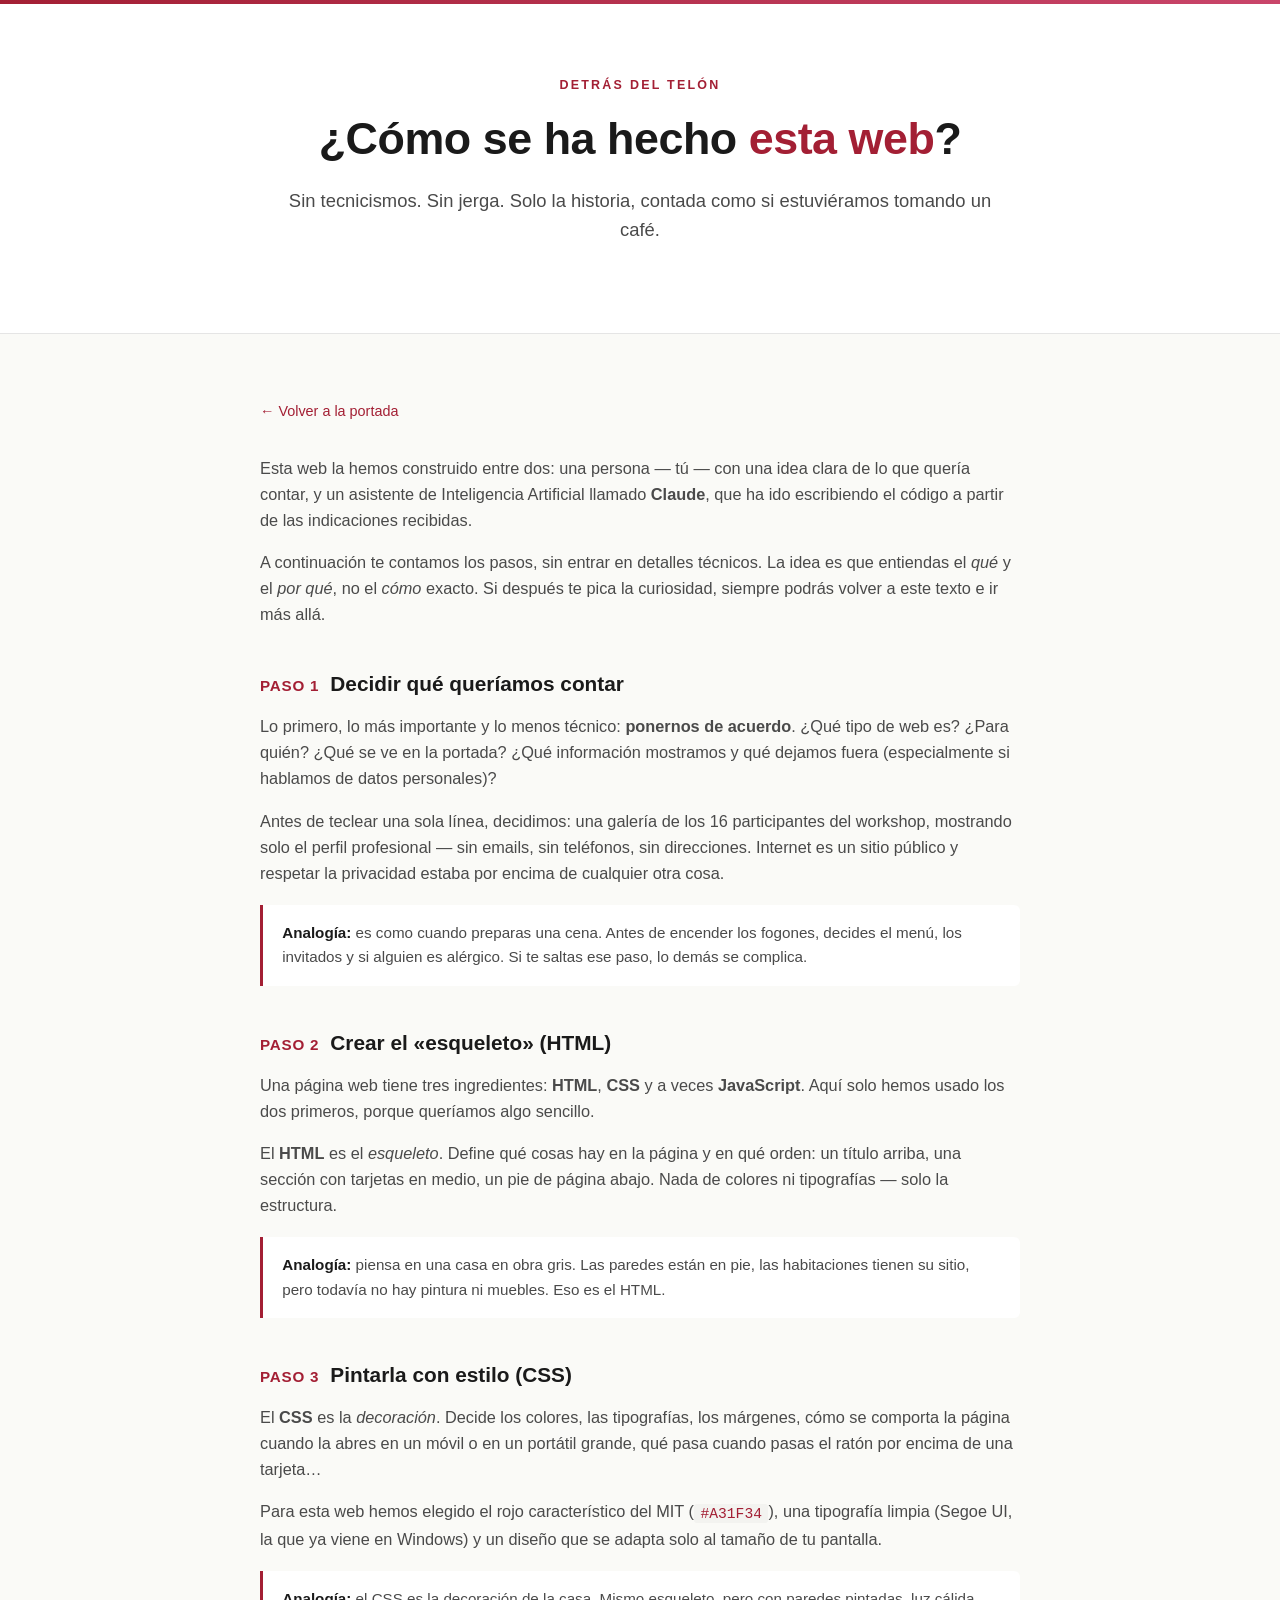
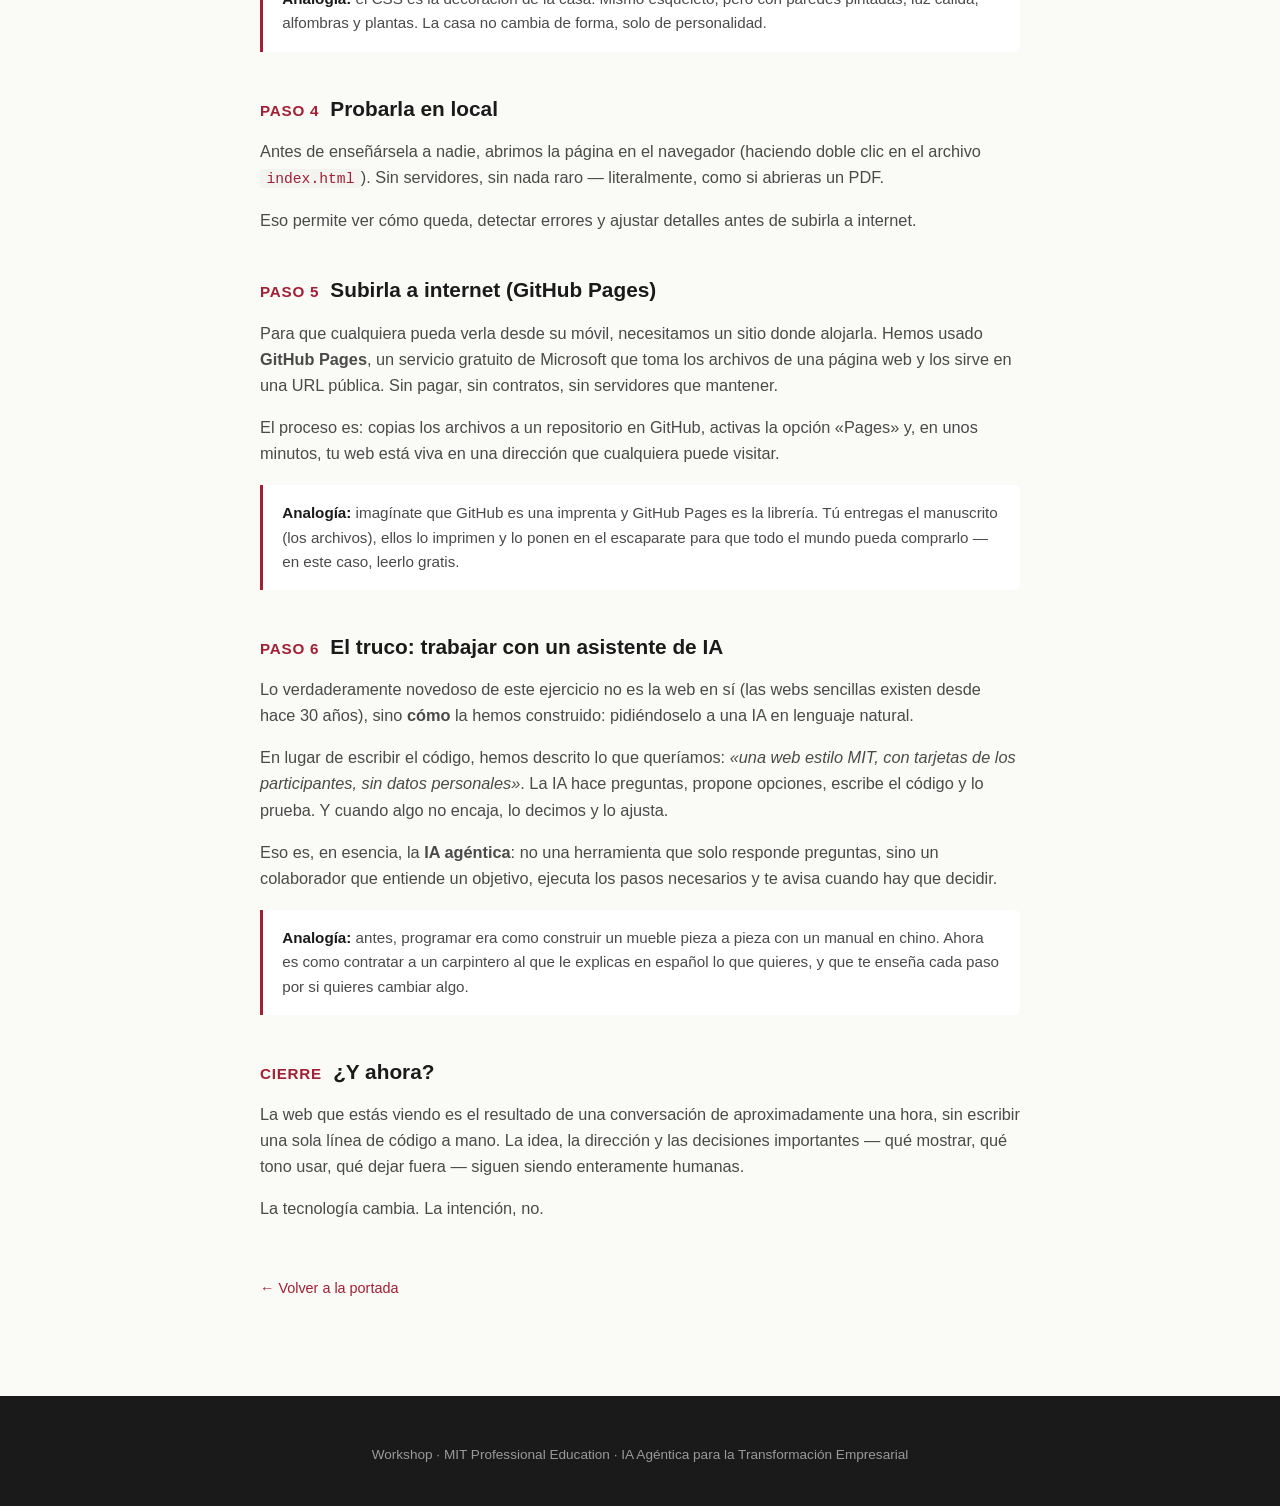
==== explicacion.html @ 8671349f "Initial: galería de participantes del workshop MIT - index.html con 16 fichas de participantes (avat" ====
<!DOCTYPE html>
<html lang="es">
<head>
  <meta charset="UTF-8">
  <meta name="viewport" content="width=device-width, initial-scale=1.0">
  <title>¿Cómo se ha hecho esta web? · Workshop MIT</title>
  <link rel="stylesheet" href="css/styles.css">
</head>
<body>
  <div class="top-bar"></div>

  <header class="hero">
    <div class="hero-inner">
      <p class="kicker">Detrás del telón</p>
      <h1>¿Cómo se ha hecho <span class="accent">esta web</span>?</h1>
      <p class="lead">
        Sin tecnicismos. Sin jerga. Solo la historia, contada como si estuviéramos tomando un café.
      </p>
    </div>
  </header>

  <main>
    <section class="section">
      <div class="prose">
        <a href="index.html" class="back-link">&larr; Volver a la portada</a>

        <p>
          Esta web la hemos construido entre dos: una persona &mdash; tú &mdash; con una idea clara
          de lo que quería contar, y un asistente de Inteligencia Artificial llamado <strong>Claude</strong>,
          que ha ido escribiendo el código a partir de las indicaciones recibidas.
        </p>

        <p>
          A continuación te contamos los pasos, sin entrar en detalles técnicos. La idea es que entiendas el
          <em>qué</em> y el <em>por qué</em>, no el <em>cómo</em> exacto. Si después te pica la curiosidad,
          siempre podrás volver a este texto e ir más allá.
        </p>

        <h3><span class="step-num">PASO 1</span> Decidir qué queríamos contar</h3>
        <p>
          Lo primero, lo más importante y lo menos técnico: <strong>ponernos de acuerdo</strong>.
          ¿Qué tipo de web es? ¿Para quién? ¿Qué se ve en la portada? ¿Qué información mostramos
          y qué dejamos fuera (especialmente si hablamos de datos personales)?
        </p>
        <p>
          Antes de teclear una sola línea, decidimos: una galería de los 16 participantes del workshop,
          mostrando solo el perfil profesional &mdash; sin emails, sin teléfonos, sin direcciones. Internet
          es un sitio público y respetar la privacidad estaba por encima de cualquier otra cosa.
        </p>

        <div class="analogy">
          <strong>Analogía:</strong> es como cuando preparas una cena. Antes de encender los fogones, decides
          el menú, los invitados y si alguien es alérgico. Si te saltas ese paso, lo demás se complica.
        </div>

        <h3><span class="step-num">PASO 2</span> Crear el «esqueleto» (HTML)</h3>
        <p>
          Una página web tiene tres ingredientes: <strong>HTML</strong>, <strong>CSS</strong> y a veces
          <strong>JavaScript</strong>. Aquí solo hemos usado los dos primeros, porque queríamos algo sencillo.
        </p>
        <p>
          El <strong>HTML</strong> es el <em>esqueleto</em>. Define qué cosas hay en la página y en qué orden:
          un título arriba, una sección con tarjetas en medio, un pie de página abajo. Nada de colores ni
          tipografías &mdash; solo la estructura.
        </p>

        <div class="analogy">
          <strong>Analogía:</strong> piensa en una casa en obra gris. Las paredes están en pie, las habitaciones
          tienen su sitio, pero todavía no hay pintura ni muebles. Eso es el HTML.
        </div>

        <h3><span class="step-num">PASO 3</span> Pintarla con estilo (CSS)</h3>
        <p>
          El <strong>CSS</strong> es la <em>decoración</em>. Decide los colores, las tipografías, los márgenes,
          cómo se comporta la página cuando la abres en un móvil o en un portátil grande, qué pasa cuando
          pasas el ratón por encima de una tarjeta&hellip;
        </p>
        <p>
          Para esta web hemos elegido el rojo característico del MIT (<code>#A31F34</code>), una tipografía
          limpia (Segoe UI, la que ya viene en Windows) y un diseño que se adapta solo al tamaño de tu pantalla.
        </p>

        <div class="analogy">
          <strong>Analogía:</strong> el CSS es la decoración de la casa. Mismo esqueleto, pero con paredes pintadas,
          luz cálida, alfombras y plantas. La casa no cambia de forma, solo de personalidad.
        </div>

        <h3><span class="step-num">PASO 4</span> Probarla en local</h3>
        <p>
          Antes de enseñársela a nadie, abrimos la página en el navegador (haciendo doble clic en el archivo
          <code>index.html</code>). Sin servidores, sin nada raro &mdash; literalmente, como si abrieras un PDF.
        </p>
        <p>
          Eso permite ver cómo queda, detectar errores y ajustar detalles antes de subirla a internet.
        </p>

        <h3><span class="step-num">PASO 5</span> Subirla a internet (GitHub Pages)</h3>
        <p>
          Para que cualquiera pueda verla desde su móvil, necesitamos un sitio donde alojarla.
          Hemos usado <strong>GitHub Pages</strong>, un servicio gratuito de Microsoft que toma los archivos
          de una página web y los sirve en una URL pública. Sin pagar, sin contratos, sin servidores que mantener.
        </p>
        <p>
          El proceso es: copias los archivos a un repositorio en GitHub, activas la opción «Pages» y, en
          unos minutos, tu web está viva en una dirección que cualquiera puede visitar.
        </p>

        <div class="analogy">
          <strong>Analogía:</strong> imagínate que GitHub es una imprenta y GitHub Pages es la librería. Tú entregas
          el manuscrito (los archivos), ellos lo imprimen y lo ponen en el escaparate para que todo el mundo
          pueda comprarlo &mdash; en este caso, leerlo gratis.
        </div>

        <h3><span class="step-num">PASO 6</span> El truco: trabajar con un asistente de IA</h3>
        <p>
          Lo verdaderamente novedoso de este ejercicio no es la web en sí (las webs sencillas existen desde
          hace 30 años), sino <strong>cómo</strong> la hemos construido: pidiéndoselo a una IA en lenguaje natural.
        </p>
        <p>
          En lugar de escribir el código, hemos descrito lo que queríamos: <em>«una web estilo MIT, con tarjetas
          de los participantes, sin datos personales»</em>. La IA hace preguntas, propone opciones, escribe el
          código y lo prueba. Y cuando algo no encaja, lo decimos y lo ajusta.
        </p>
        <p>
          Eso es, en esencia, la <strong>IA agéntica</strong>: no una herramienta que solo responde preguntas,
          sino un colaborador que entiende un objetivo, ejecuta los pasos necesarios y te avisa cuando hay que decidir.
        </p>

        <div class="analogy">
          <strong>Analogía:</strong> antes, programar era como construir un mueble pieza a pieza con un manual
          en chino. Ahora es como contratar a un carpintero al que le explicas en español lo que quieres,
          y que te enseña cada paso por si quieres cambiar algo.
        </div>

        <h3><span class="step-num">CIERRE</span> ¿Y ahora?</h3>
        <p>
          La web que estás viendo es el resultado de una conversación de aproximadamente una hora, sin escribir
          una sola línea de código a mano. La idea, la dirección y las decisiones importantes &mdash; qué mostrar,
          qué tono usar, qué dejar fuera &mdash; siguen siendo enteramente humanas.
        </p>
        <p>
          La tecnología cambia. La intención, no.
        </p>

        <a href="index.html" class="back-link" style="margin-top: 2.5rem;">&larr; Volver a la portada</a>
      </div>
    </section>
  </main>

  <footer>
    <div class="footer-inner">
      <p class="footer-meta">
        Workshop · MIT Professional Education · IA Agéntica para la Transformación Empresarial
      </p>
    </div>
  </footer>
</body>
</html>
---- css/styles.css ----
:root {
  --mit-red: #A31F34;
  --mit-red-soft: #C9456A;
  --ink: #1a1a1a;
  --ink-soft: #4a4a4a;
  --ink-muted: #6b6b6b;
  --paper: #ffffff;
  --paper-warm: #fafaf7;
  --line: #e5e5e5;
  --line-soft: #f0f0f0;
  --shadow: 0 1px 3px rgba(0, 0, 0, 0.04);
  --shadow-hover: 0 8px 24px rgba(163, 31, 52, 0.10);
}

* { box-sizing: border-box; margin: 0; padding: 0; }

html { scroll-behavior: smooth; }

body {
  font-family: 'Segoe UI', Tahoma, Geneva, Verdana, sans-serif;
  color: var(--ink);
  background: var(--paper-warm);
  line-height: 1.6;
  -webkit-font-smoothing: antialiased;
}

.top-bar {
  height: 4px;
  background: linear-gradient(90deg, var(--mit-red) 0%, var(--mit-red-soft) 100%);
}

/* ---------- HERO ---------- */
.hero {
  background: var(--paper);
  border-bottom: 1px solid var(--line);
  padding: 4.5rem 1.5rem 3.5rem;
}

.hero-inner {
  max-width: 960px;
  margin: 0 auto;
  text-align: center;
}

.kicker {
  font-size: 0.78rem;
  letter-spacing: 0.18em;
  text-transform: uppercase;
  color: var(--mit-red);
  font-weight: 600;
  margin-bottom: 1rem;
}

.hero h1 {
  font-size: clamp(1.8rem, 4.5vw, 2.8rem);
  font-weight: 600;
  line-height: 1.2;
  letter-spacing: -0.01em;
  margin-bottom: 1.25rem;
  color: var(--ink);
}

.hero h1 .accent { color: var(--mit-red); }

.hero .lead {
  font-size: clamp(1rem, 2vw, 1.15rem);
  color: var(--ink-soft);
  max-width: 720px;
  margin: 0 auto 2rem;
}

.hero .signature {
  font-size: 0.95rem;
  color: var(--ink-muted);
  font-style: italic;
  border-top: 1px solid var(--line);
  padding-top: 1.5rem;
  max-width: 720px;
  margin: 0 auto;
}

.hero .signature strong { color: var(--ink); font-style: normal; }

/* ---------- PARTICIPANTS ---------- */
.section {
  max-width: 1200px;
  margin: 0 auto;
  padding: 4rem 1.5rem;
}

.section-head {
  text-align: center;
  margin-bottom: 3rem;
}

.section-head h2 {
  font-size: clamp(1.4rem, 3vw, 1.8rem);
  font-weight: 600;
  color: var(--ink);
  display: inline-block;
  position: relative;
  padding-bottom: 0.5rem;
}

.section-head h2::after {
  content: '';
  position: absolute;
  bottom: 0;
  left: 50%;
  transform: translateX(-50%);
  width: 48px;
  height: 3px;
  background: var(--mit-red);
}

.section-head p {
  margin-top: 1rem;
  color: var(--ink-muted);
  font-size: 0.98rem;
}

.grid {
  display: grid;
  grid-template-columns: repeat(auto-fill, minmax(260px, 1fr));
  gap: 1.25rem;
}

.card {
  background: var(--paper);
  border: 1px solid var(--line);
  border-radius: 6px;
  padding: 1.6rem 1.4rem;
  box-shadow: var(--shadow);
  transition: transform 0.18s ease, box-shadow 0.18s ease, border-color 0.18s ease;
  display: flex;
  flex-direction: column;
  position: relative;
}

.card:hover {
  transform: translateY(-3px);
  border-color: var(--mit-red);
  box-shadow: var(--shadow-hover);
}

.card .avatar {
  width: 64px;
  height: 64px;
  border-radius: 50%;
  background: linear-gradient(135deg, #f5e6ea 0%, #efd4d9 100%);
  color: var(--mit-red);
  display: flex;
  align-items: center;
  justify-content: center;
  font-size: 1.55rem;
  font-weight: 600;
  margin-bottom: 1rem;
  overflow: hidden;
  flex-shrink: 0;
  border: 2px solid #fff;
  box-shadow: 0 0 0 1px var(--line);
}

.card .avatar img {
  width: 100%;
  height: 100%;
  object-fit: cover;
  display: block;
}

.card .name {
  font-size: 1.12rem;
  font-weight: 600;
  color: var(--ink);
  letter-spacing: -0.01em;
  margin-bottom: 0.35rem;
}

.card .role {
  font-size: 0.82rem;
  color: var(--mit-red);
  font-weight: 600;
  letter-spacing: 0.02em;
  text-transform: uppercase;
  margin-bottom: 0.9rem;
  line-height: 1.4;
}

.card .bio {
  font-size: 0.93rem;
  color: var(--ink-soft);
  line-height: 1.55;
  flex: 1;
  margin-bottom: 1rem;
}

.card .linkedin {
  align-self: flex-start;
  display: inline-flex;
  align-items: center;
  gap: 0.4rem;
  color: var(--ink-muted);
  text-decoration: none;
  font-size: 0.78rem;
  font-weight: 500;
  padding: 0.35rem 0.7rem;
  border: 1px solid var(--line);
  border-radius: 4px;
  transition: color 0.15s ease, border-color 0.15s ease, background 0.15s ease;
}

.card .linkedin:hover {
  color: #fff;
  background: #0a66c2;
  border-color: #0a66c2;
}

.card .linkedin svg {
  width: 14px;
  height: 14px;
  fill: currentColor;
}

/* ---------- FOOTER ---------- */
footer {
  background: var(--ink);
  color: #d4d4d4;
  padding: 2.5rem 1.5rem;
  text-align: center;
}

footer .footer-inner {
  max-width: 960px;
  margin: 0 auto;
}

footer .footer-link {
  display: inline-block;
  color: #fff;
  text-decoration: none;
  font-weight: 500;
  border-bottom: 2px solid var(--mit-red);
  padding-bottom: 2px;
  margin-bottom: 1rem;
  transition: color 0.15s ease;
}

footer .footer-link:hover { color: var(--mit-red-soft); }

footer .footer-meta {
  font-size: 0.85rem;
  color: #999;
  margin-top: 0.5rem;
}

/* ---------- EXPLICACIÓN ---------- */
.back-link {
  display: inline-flex;
  align-items: center;
  gap: 0.4rem;
  color: var(--mit-red);
  text-decoration: none;
  font-size: 0.9rem;
  font-weight: 500;
  margin-bottom: 2rem;
}

.back-link:hover { text-decoration: underline; }

.prose {
  max-width: 760px;
  margin: 0 auto;
}

.prose h3 {
  font-size: 1.3rem;
  font-weight: 600;
  margin-top: 2.5rem;
  margin-bottom: 0.8rem;
  color: var(--ink);
  display: flex;
  align-items: baseline;
  gap: 0.7rem;
}

.prose h3 .step-num {
  color: var(--mit-red);
  font-size: 0.95rem;
  font-weight: 700;
  letter-spacing: 0.05em;
}

.prose p {
  margin-bottom: 1rem;
  color: var(--ink-soft);
  font-size: 1.02rem;
}

.prose .analogy {
  background: var(--paper);
  border-left: 3px solid var(--mit-red);
  padding: 1rem 1.2rem;
  border-radius: 0 6px 6px 0;
  margin: 1.2rem 0;
  font-size: 0.95rem;
  color: var(--ink-soft);
}

.prose .analogy strong { color: var(--ink); }

.prose code {
  background: #f3f3f0;
  padding: 0.1rem 0.4rem;
  border-radius: 3px;
  font-size: 0.9em;
  font-family: 'Consolas', 'Courier New', monospace;
  color: var(--mit-red);
}

/* ---------- RESPONSIVE ---------- */
@media (max-width: 600px) {
  .hero { padding: 3rem 1.25rem 2.5rem; }
  .section { padding: 3rem 1.25rem; }
  .grid { grid-template-columns: 1fr; }
  .card { padding: 1.4rem 1.2rem; }
}
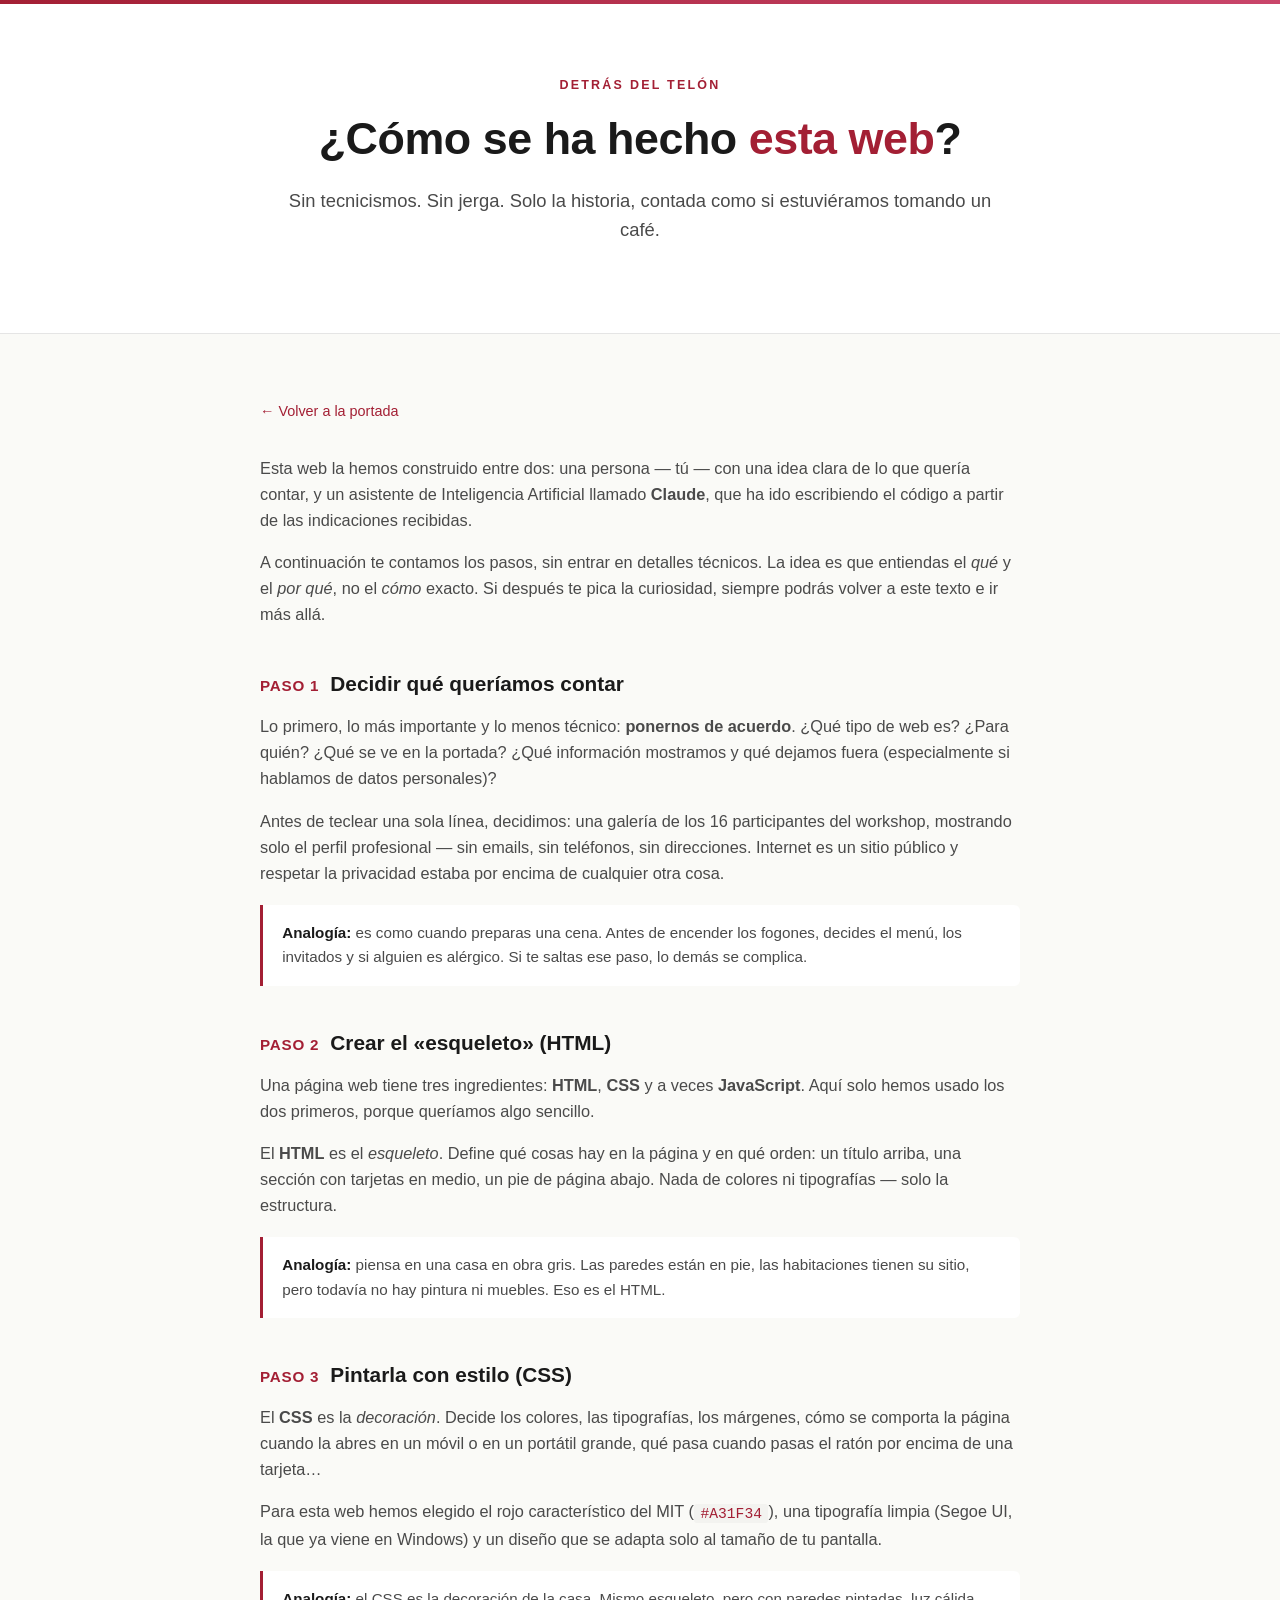
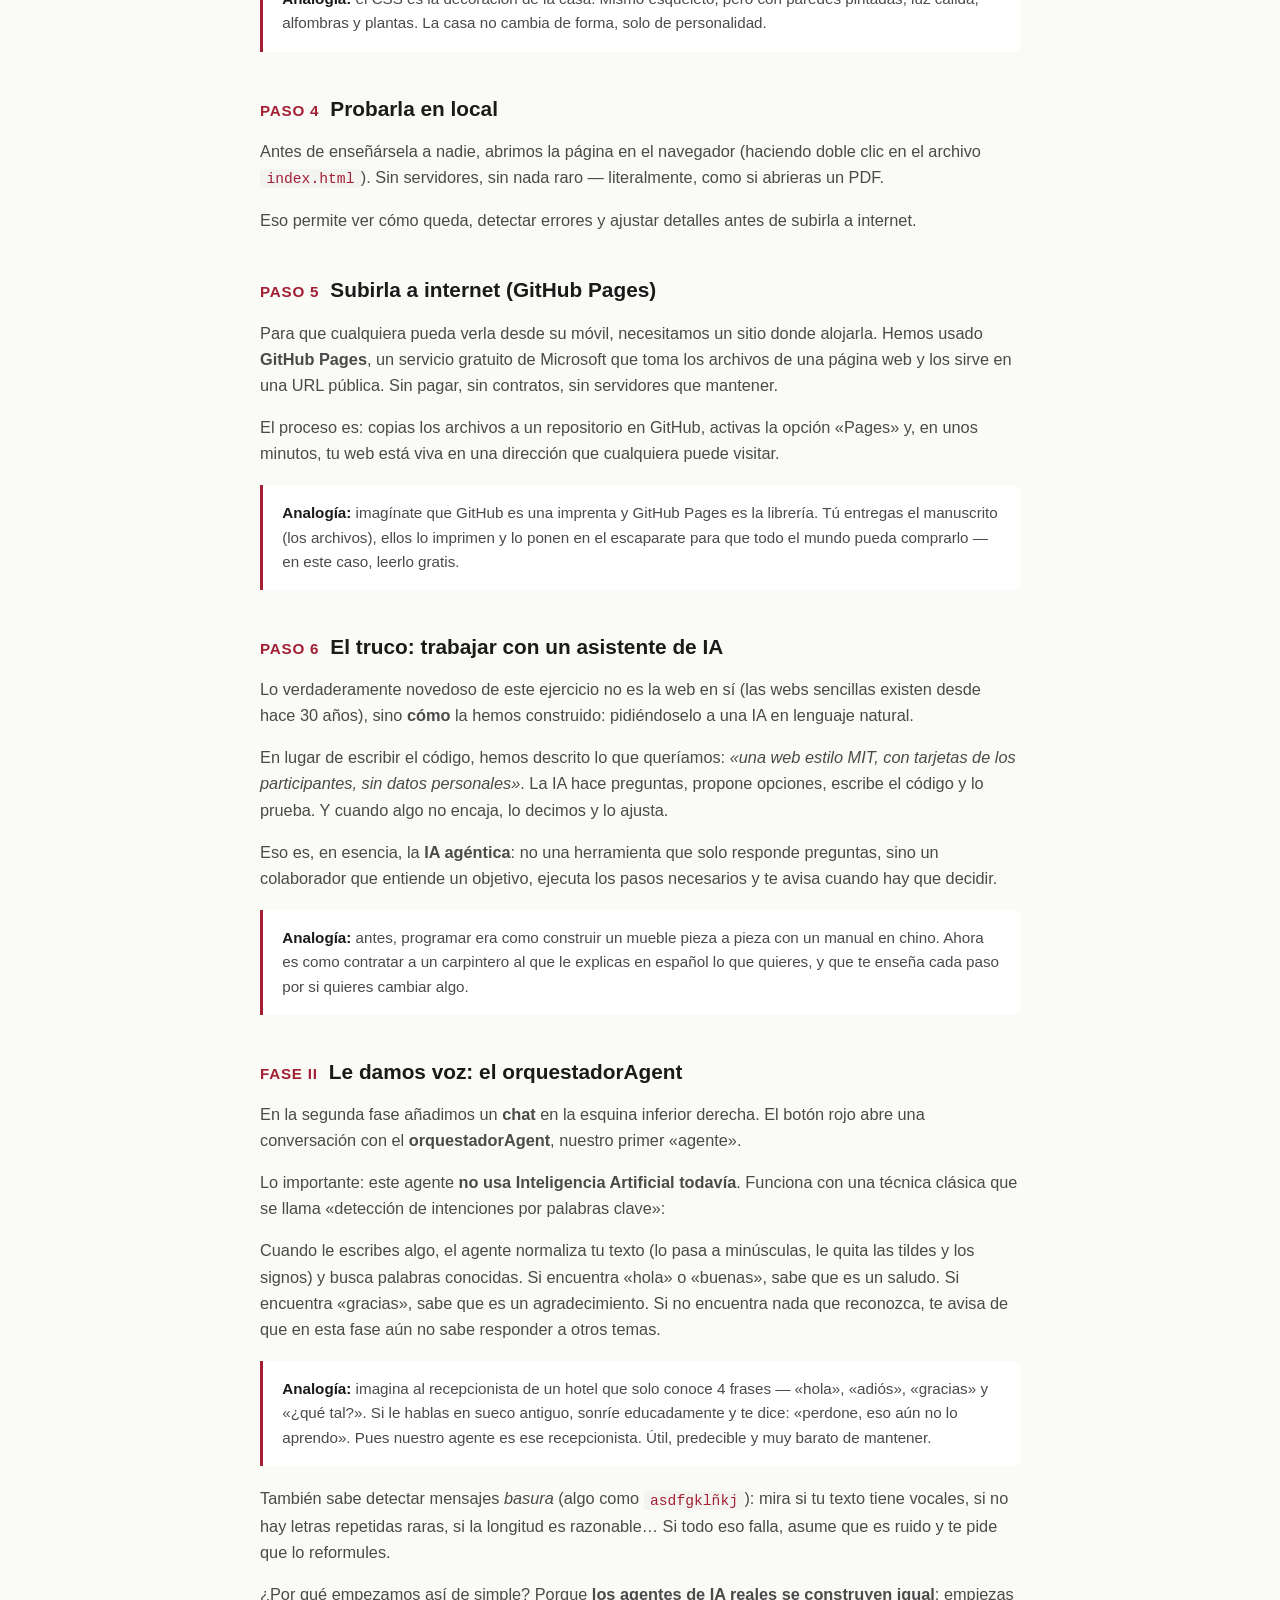
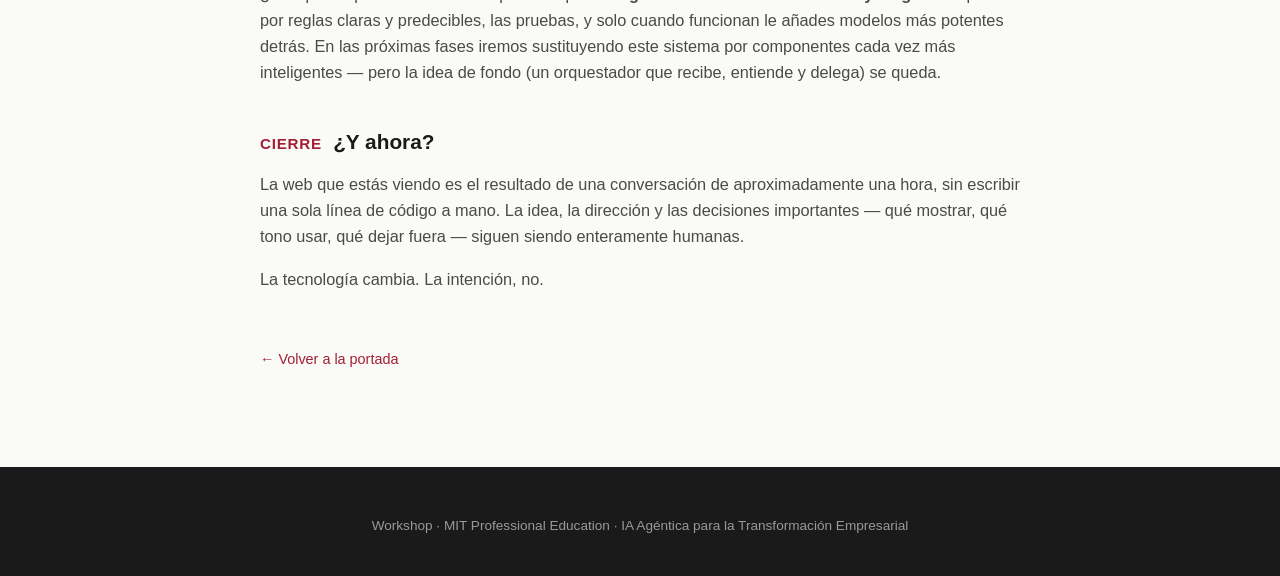
==== commit b3b7895c: "Fase II: orquestadorAgent + widget de chat flotante - js/orquestador.js: agente con detección de int" ====
--- a/explicacion.html
+++ b/explicacion.html
@@ -132,6 +132,42 @@
           y que te enseña cada paso por si quieres cambiar algo.
         </div>
 
+        <h3><span class="step-num">FASE II</span> Le damos voz: el orquestadorAgent</h3>
+        <p>
+          En la segunda fase añadimos un <strong>chat</strong> en la esquina inferior derecha. El botón
+          rojo abre una conversación con el <strong>orquestadorAgent</strong>, nuestro primer «agente».
+        </p>
+        <p>
+          Lo importante: este agente <strong>no usa Inteligencia Artificial todavía</strong>. Funciona con
+          una técnica clásica que se llama «detección de intenciones por palabras clave»:
+        </p>
+        <p>
+          Cuando le escribes algo, el agente normaliza tu texto (lo pasa a minúsculas, le quita las tildes
+          y los signos) y busca palabras conocidas. Si encuentra «hola» o «buenas», sabe que es un saludo.
+          Si encuentra «gracias», sabe que es un agradecimiento. Si no encuentra nada que reconozca, te avisa
+          de que en esta fase aún no sabe responder a otros temas.
+        </p>
+
+        <div class="analogy">
+          <strong>Analogía:</strong> imagina al recepcionista de un hotel que solo conoce 4 frases —
+          «hola», «adiós», «gracias» y «¿qué tal?». Si le hablas en sueco antiguo, sonríe educadamente
+          y te dice: «perdone, eso aún no lo aprendo». Pues nuestro agente es ese recepcionista. Útil,
+          predecible y muy barato de mantener.
+        </div>
+
+        <p>
+          También sabe detectar mensajes <em>basura</em> (algo como <code>asdfgklñkj</code>): mira si tu texto
+          tiene vocales, si no hay letras repetidas raras, si la longitud es razonable&hellip; Si todo eso falla,
+          asume que es ruido y te pide que lo reformules.
+        </p>
+
+        <p>
+          ¿Por qué empezamos así de simple? Porque <strong>los agentes de IA reales se construyen igual</strong>:
+          empiezas por reglas claras y predecibles, las pruebas, y solo cuando funcionan le añades modelos más
+          potentes detrás. En las próximas fases iremos sustituyendo este sistema por componentes cada vez más
+          inteligentes &mdash; pero la idea de fondo (un orquestador que recibe, entiende y delega) se queda.
+        </p>
+
         <h3><span class="step-num">CIERRE</span> ¿Y ahora?</h3>
         <p>
           La web que estás viendo es el resultado de una conversación de aproximadamente una hora, sin escribir
--- a/css/styles.css
+++ b/css/styles.css
@@ -317,10 +317,200 @@
   color: var(--mit-red);
 }
 
+/* ---------- CHAT WIDGET ---------- */
+.chat-toggle {
+  position: fixed;
+  bottom: 1.5rem;
+  right: 1.5rem;
+  width: 60px;
+  height: 60px;
+  border-radius: 50%;
+  background: var(--mit-red);
+  color: #fff;
+  border: none;
+  box-shadow: 0 6px 18px rgba(163, 31, 52, 0.35);
+  cursor: pointer;
+  display: flex;
+  align-items: center;
+  justify-content: center;
+  transition: transform 0.18s ease, box-shadow 0.18s ease;
+  z-index: 999;
+}
+
+.chat-toggle:hover {
+  transform: translateY(-2px) scale(1.04);
+  box-shadow: 0 10px 24px rgba(163, 31, 52, 0.45);
+}
+
+.chat-toggle svg {
+  width: 26px;
+  height: 26px;
+  fill: currentColor;
+}
+
+.chat-window {
+  position: fixed;
+  bottom: 6rem;
+  right: 1.5rem;
+  width: 360px;
+  max-width: calc(100vw - 2rem);
+  height: 520px;
+  max-height: calc(100vh - 8rem);
+  background: var(--paper);
+  border: 1px solid var(--line);
+  border-radius: 12px;
+  box-shadow: 0 16px 40px rgba(0, 0, 0, 0.18);
+  display: flex;
+  flex-direction: column;
+  overflow: hidden;
+  z-index: 998;
+  animation: chatPop 0.18s ease-out;
+}
+
+@keyframes chatPop {
+  from { opacity: 0; transform: translateY(12px) scale(0.98); }
+  to   { opacity: 1; transform: translateY(0) scale(1); }
+}
+
+.chat-window[hidden] { display: none; }
+
+.chat-header {
+  background: linear-gradient(135deg, var(--mit-red) 0%, var(--mit-red-soft) 100%);
+  color: #fff;
+  padding: 0.9rem 1.1rem;
+  display: flex;
+  align-items: center;
+  justify-content: space-between;
+  flex-shrink: 0;
+}
+
+.chat-header .chat-title {
+  font-weight: 600;
+  font-size: 0.98rem;
+  display: flex;
+  align-items: center;
+  gap: 0.55rem;
+}
+
+.chat-header .chat-title::before {
+  content: '';
+  width: 8px;
+  height: 8px;
+  border-radius: 50%;
+  background: #6dde6d;
+  box-shadow: 0 0 0 2px rgba(255, 255, 255, 0.25);
+}
+
+.chat-close {
+  background: transparent;
+  border: none;
+  color: #fff;
+  font-size: 1.5rem;
+  line-height: 1;
+  cursor: pointer;
+  padding: 0 0.3rem;
+  opacity: 0.85;
+  transition: opacity 0.15s ease;
+}
+
+.chat-close:hover { opacity: 1; }
+
+.chat-body {
+  flex: 1;
+  overflow-y: auto;
+  padding: 1rem;
+  background: var(--paper-warm);
+  display: flex;
+  flex-direction: column;
+  gap: 0.6rem;
+  scroll-behavior: smooth;
+}
+
+.chat-bubble {
+  max-width: 85%;
+  padding: 0.65rem 0.9rem;
+  border-radius: 14px;
+  font-size: 0.92rem;
+  line-height: 1.45;
+  word-wrap: break-word;
+  animation: bubbleIn 0.2s ease-out;
+}
+
+@keyframes bubbleIn {
+  from { opacity: 0; transform: translateY(4px); }
+  to   { opacity: 1; transform: translateY(0); }
+}
+
+.chat-bubble-agente {
+  align-self: flex-start;
+  background: #fff;
+  border: 1px solid var(--line);
+  color: var(--ink);
+  border-bottom-left-radius: 4px;
+}
+
+.chat-bubble-usuario {
+  align-self: flex-end;
+  background: var(--mit-red);
+  color: #fff;
+  border-bottom-right-radius: 4px;
+}
+
+.chat-form {
+  display: flex;
+  gap: 0.5rem;
+  padding: 0.7rem;
+  border-top: 1px solid var(--line);
+  background: var(--paper);
+  flex-shrink: 0;
+}
+
+.chat-form input[type="text"] {
+  flex: 1;
+  padding: 0.65rem 0.85rem;
+  border: 1px solid var(--line);
+  border-radius: 8px;
+  font-family: inherit;
+  font-size: 0.92rem;
+  outline: none;
+  transition: border-color 0.15s ease;
+}
+
+.chat-form input[type="text"]:focus {
+  border-color: var(--mit-red);
+}
+
+.chat-form button {
+  background: var(--mit-red);
+  color: #fff;
+  border: none;
+  padding: 0 1rem;
+  border-radius: 8px;
+  font-family: inherit;
+  font-size: 0.9rem;
+  font-weight: 500;
+  cursor: pointer;
+  transition: background 0.15s ease;
+}
+
+.chat-form button:hover { background: #8a1a2c; }
+
 /* ---------- RESPONSIVE ---------- */
 @media (max-width: 600px) {
   .hero { padding: 3rem 1.25rem 2.5rem; }
   .section { padding: 3rem 1.25rem; }
   .grid { grid-template-columns: 1fr; }
   .card { padding: 1.4rem 1.2rem; }
-}
+
+  .chat-window {
+    bottom: 5.5rem;
+    right: 1rem;
+    left: 1rem;
+    width: auto;
+    height: calc(100vh - 7rem);
+  }
+  .chat-toggle {
+    bottom: 1rem;
+    right: 1rem;
+  }
+}
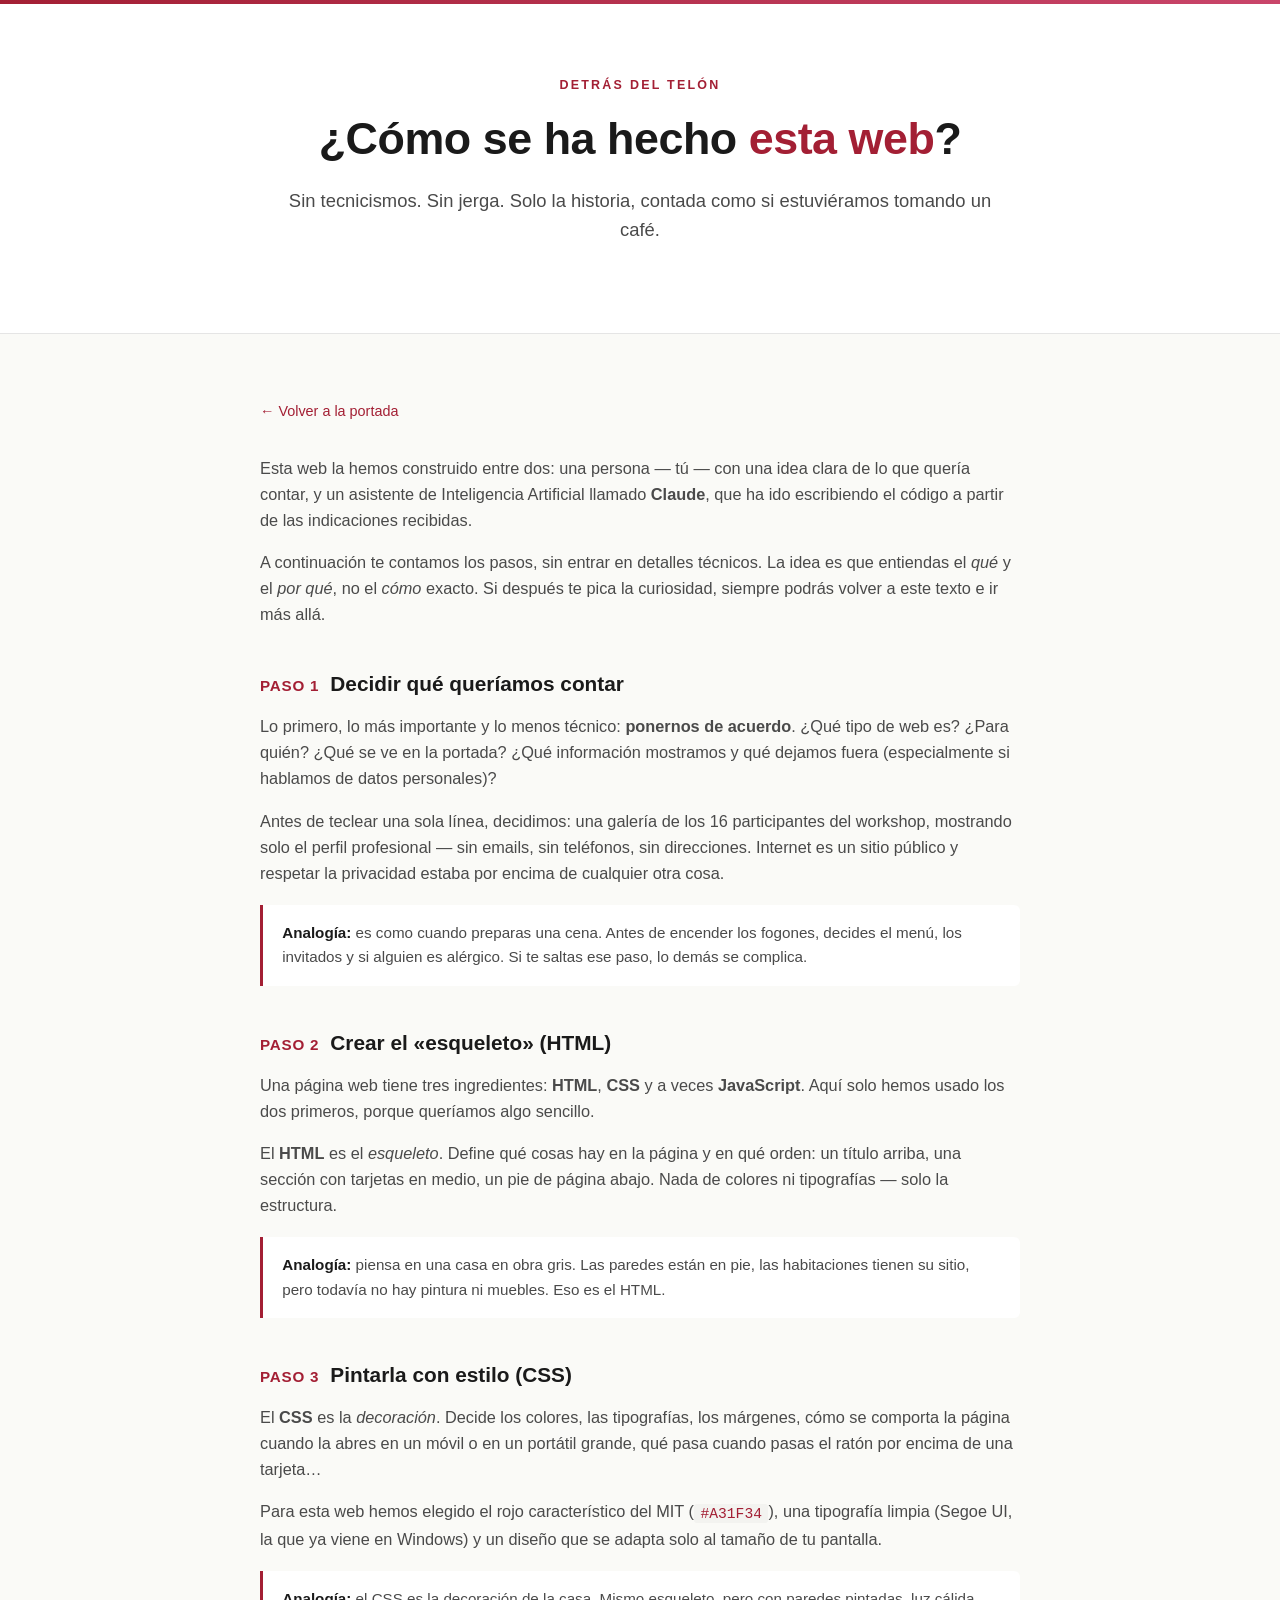
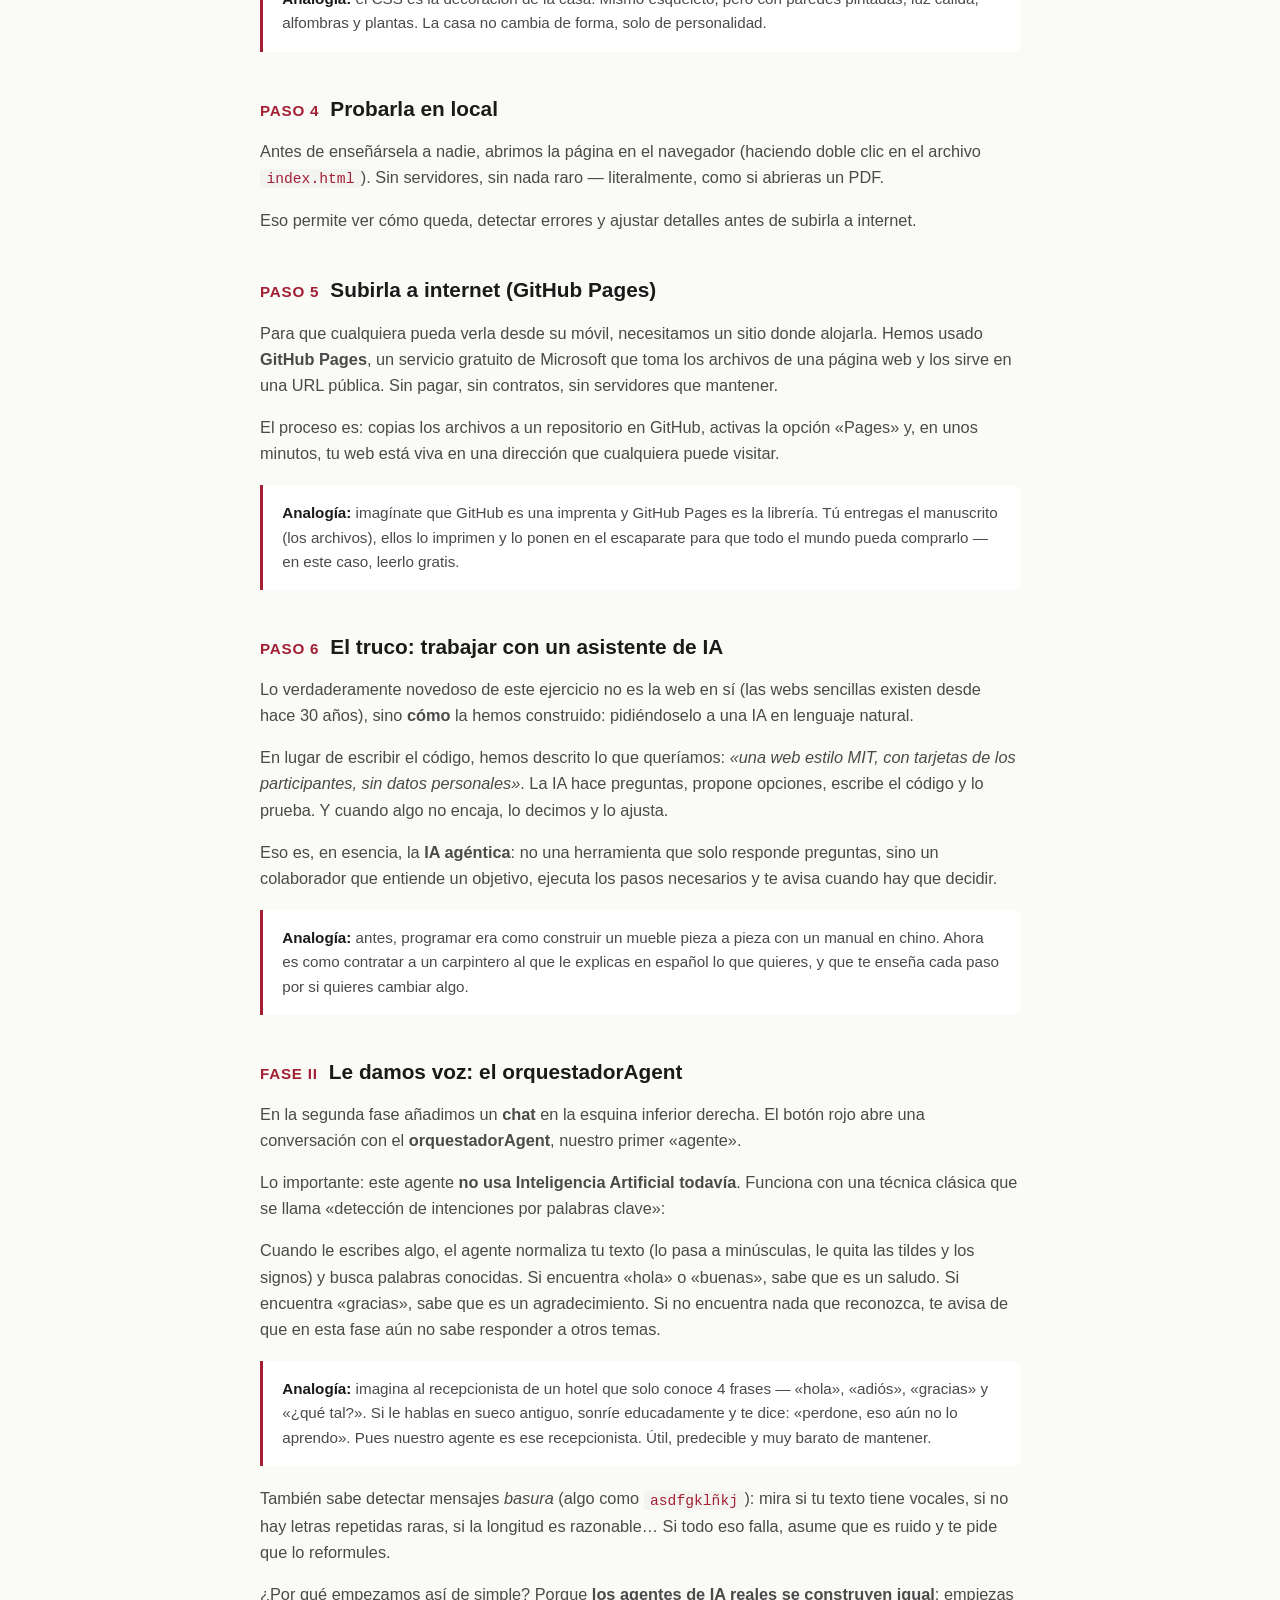
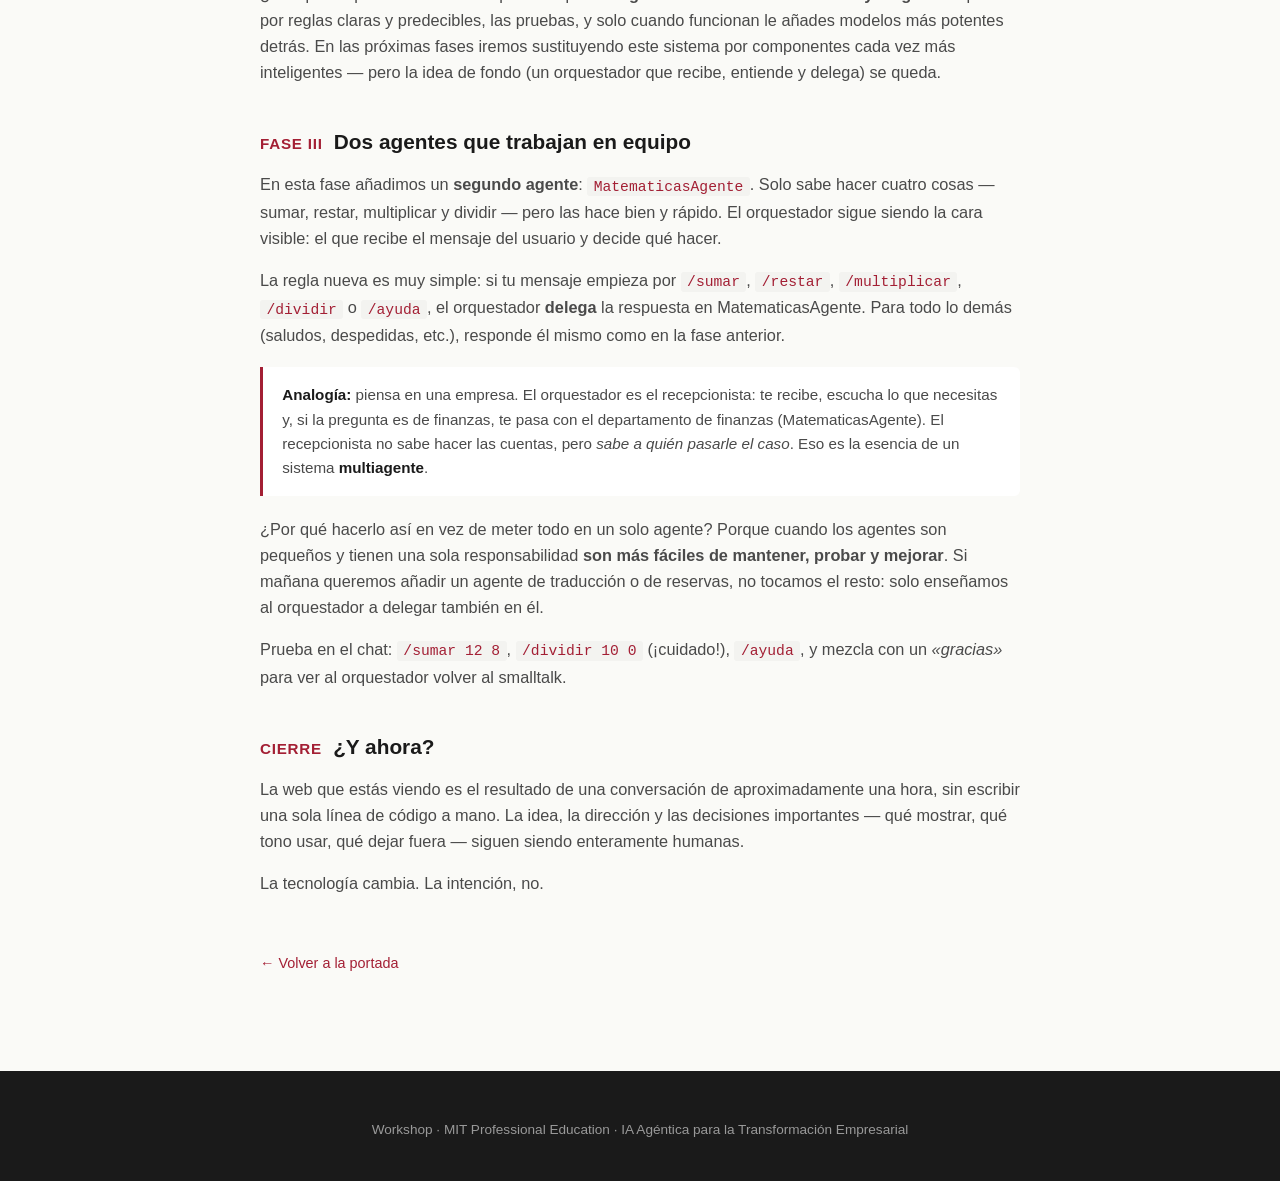
==== commit d12f159e: "Fase III: MatematicasAgente y delegación desde el orquestador - js/agente-matematicas.js: agente esp" ====
--- a/explicacion.html
+++ b/explicacion.html
@@ -168,6 +168,38 @@
           inteligentes &mdash; pero la idea de fondo (un orquestador que recibe, entiende y delega) se queda.
         </p>
 
+        <h3><span class="step-num">FASE III</span> Dos agentes que trabajan en equipo</h3>
+        <p>
+          En esta fase añadimos un <strong>segundo agente</strong>: <code>MatematicasAgente</code>. Solo sabe
+          hacer cuatro cosas — sumar, restar, multiplicar y dividir — pero las hace bien y rápido.
+          El orquestador sigue siendo la cara visible: el que recibe el mensaje del usuario y decide qué hacer.
+        </p>
+        <p>
+          La regla nueva es muy simple: si tu mensaje empieza por <code>/sumar</code>, <code>/restar</code>,
+          <code>/multiplicar</code>, <code>/dividir</code> o <code>/ayuda</code>, el orquestador <strong>delega</strong>
+          la respuesta en MatematicasAgente. Para todo lo demás (saludos, despedidas, etc.), responde él mismo
+          como en la fase anterior.
+        </p>
+
+        <div class="analogy">
+          <strong>Analogía:</strong> piensa en una empresa. El orquestador es el recepcionista: te recibe,
+          escucha lo que necesitas y, si la pregunta es de finanzas, te pasa con el departamento de finanzas
+          (MatematicasAgente). El recepcionista no sabe hacer las cuentas, pero <em>sabe a quién pasarle el caso</em>.
+          Eso es la esencia de un sistema <strong>multiagente</strong>.
+        </div>
+
+        <p>
+          ¿Por qué hacerlo así en vez de meter todo en un solo agente? Porque cuando los agentes son pequeños y
+          tienen una sola responsabilidad <strong>son más fáciles de mantener, probar y mejorar</strong>. Si mañana
+          queremos añadir un agente de traducción o de reservas, no tocamos el resto: solo enseñamos al orquestador
+          a delegar también en él.
+        </p>
+
+        <p>
+          Prueba en el chat: <code>/sumar 12 8</code>, <code>/dividir 10 0</code> (¡cuidado!), <code>/ayuda</code>,
+          y mezcla con un <em>«gracias»</em> para ver al orquestador volver al smalltalk.
+        </p>
+
         <h3><span class="step-num">CIERRE</span> ¿Y ahora?</h3>
         <p>
           La web que estás viendo es el resultado de una conversación de aproximadamente una hora, sin escribir
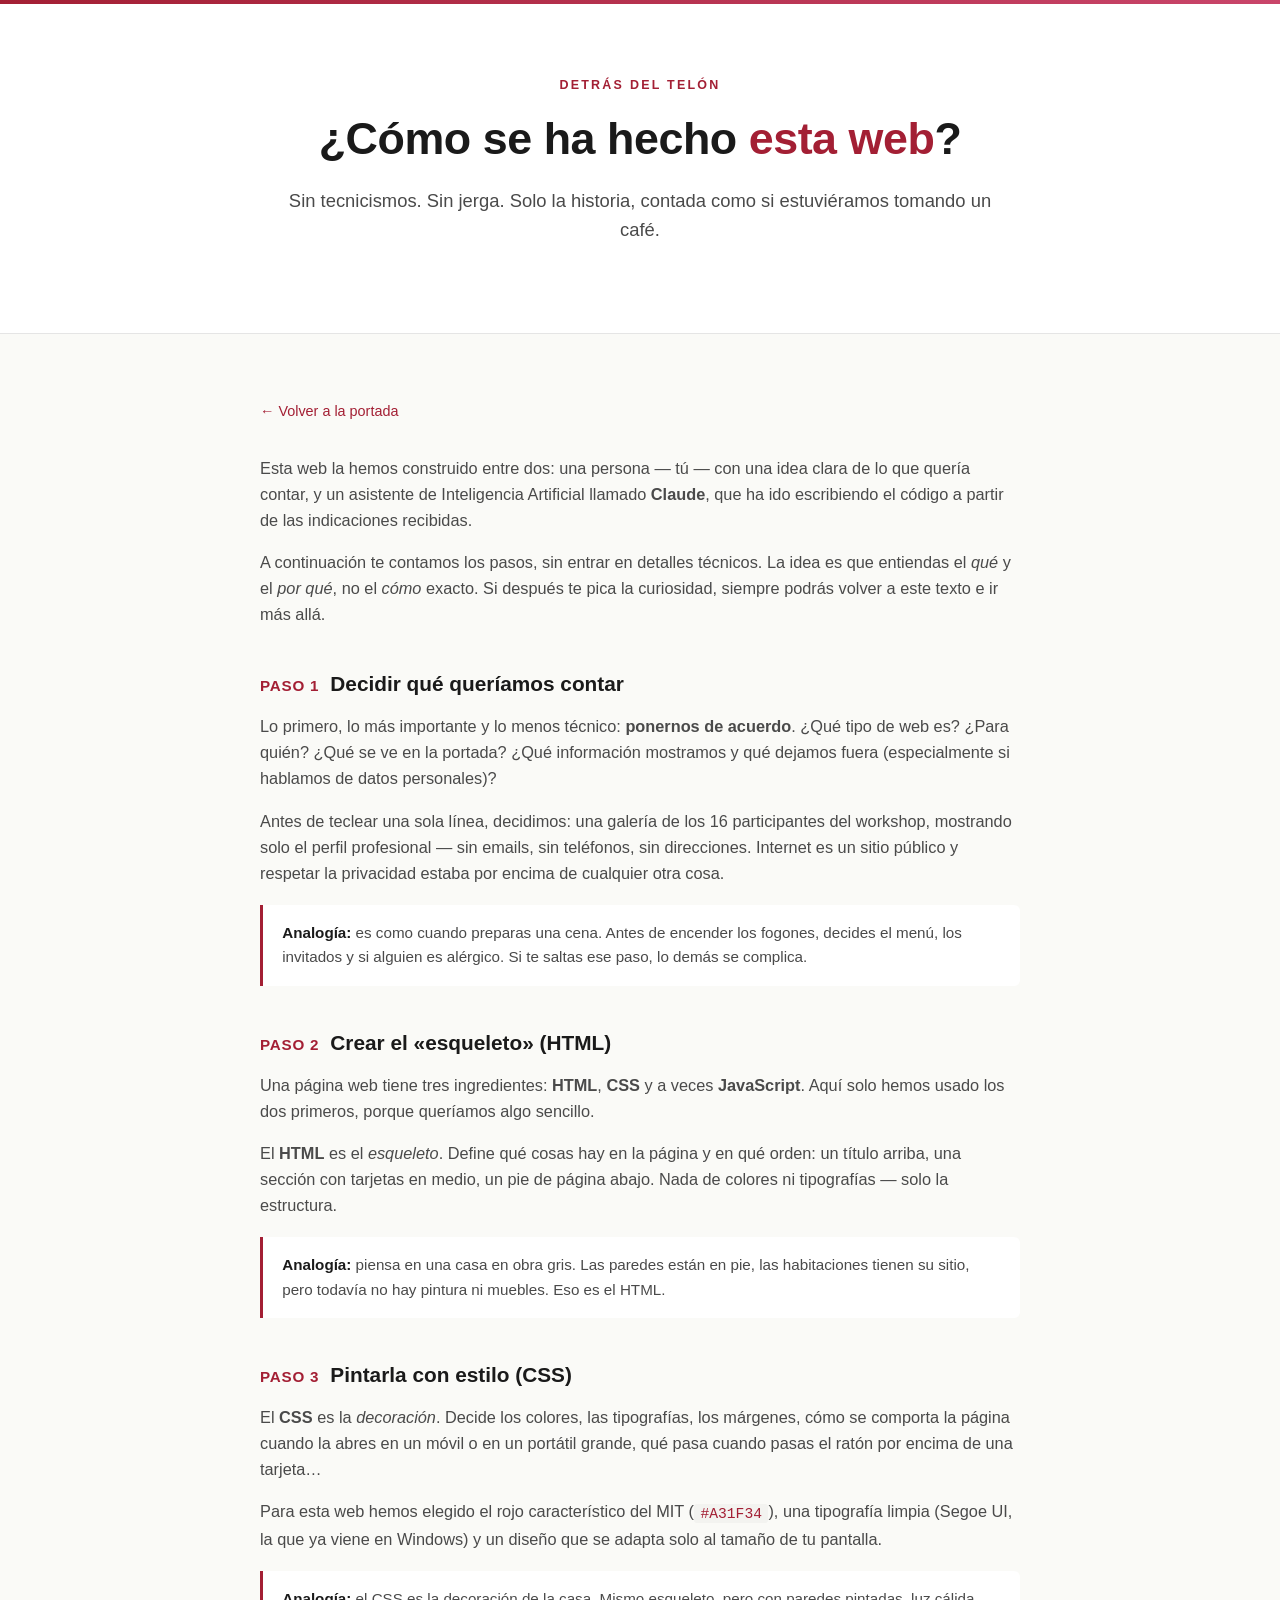
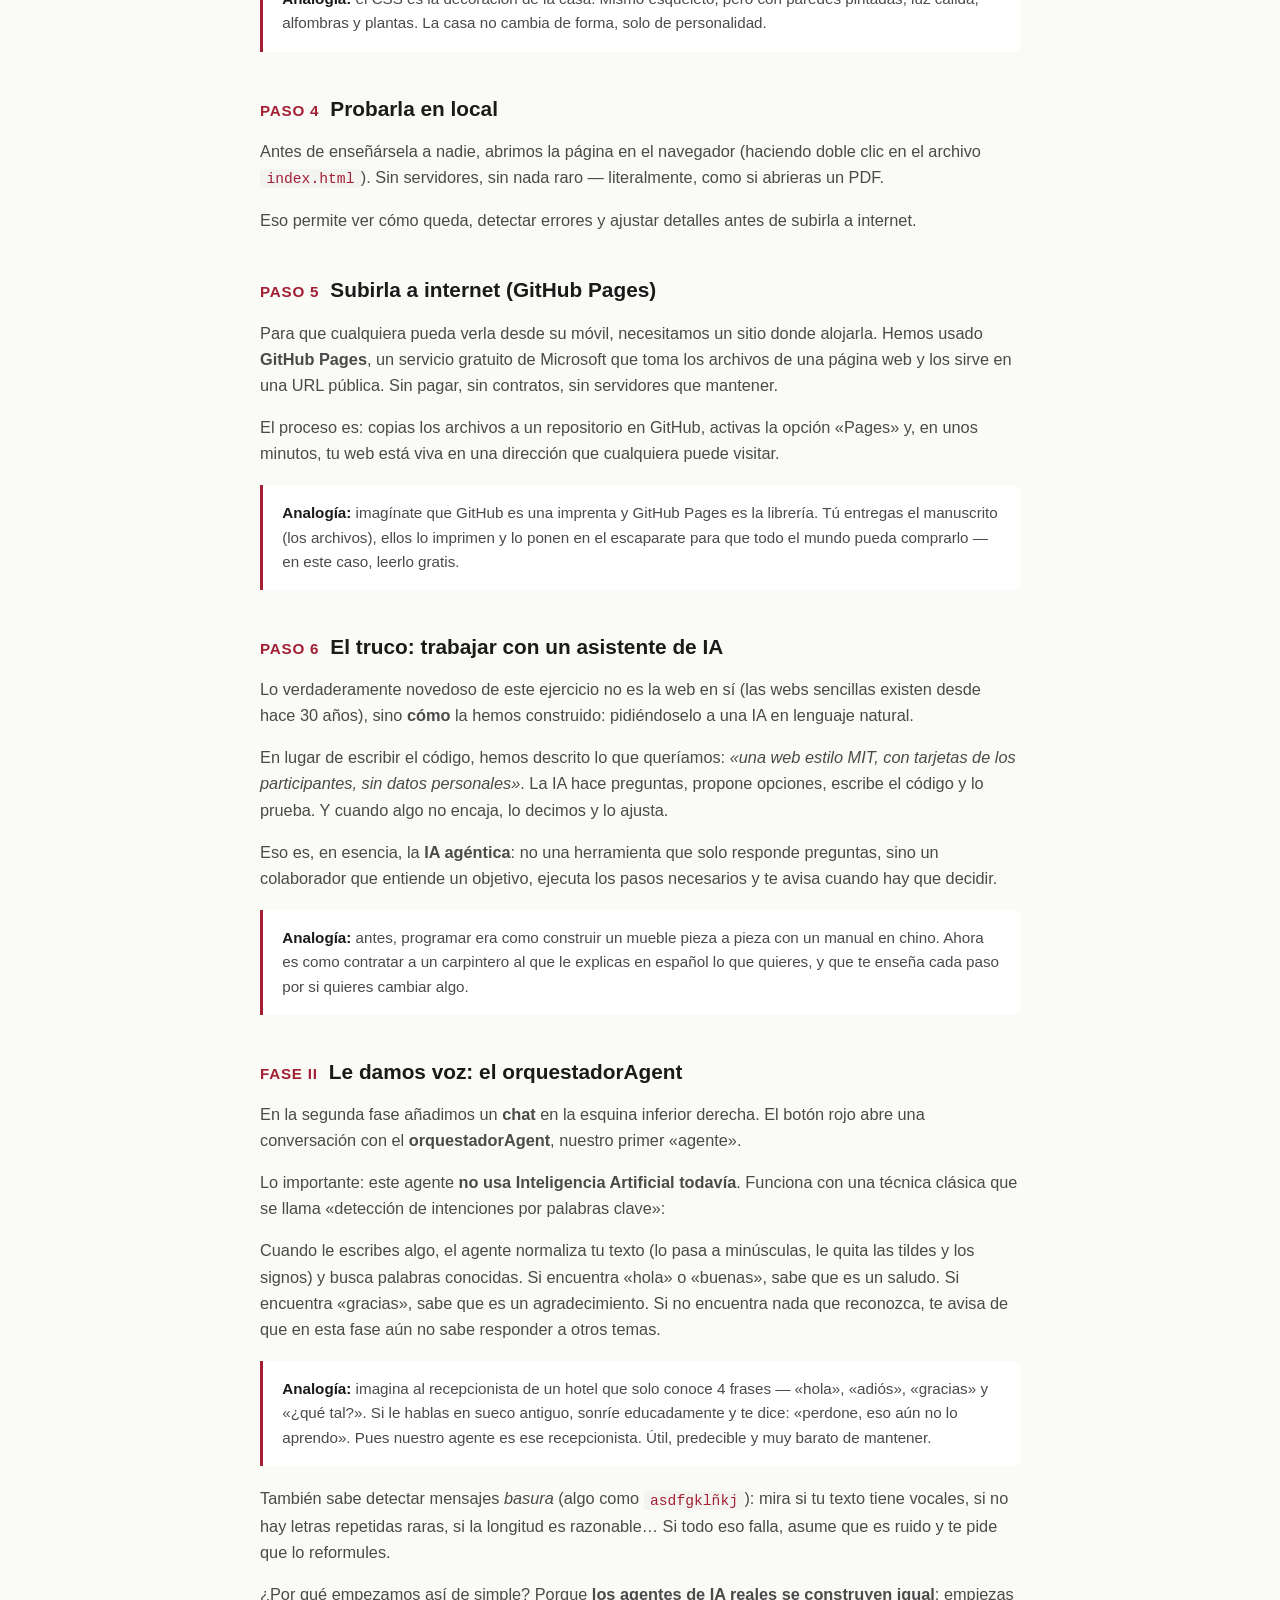
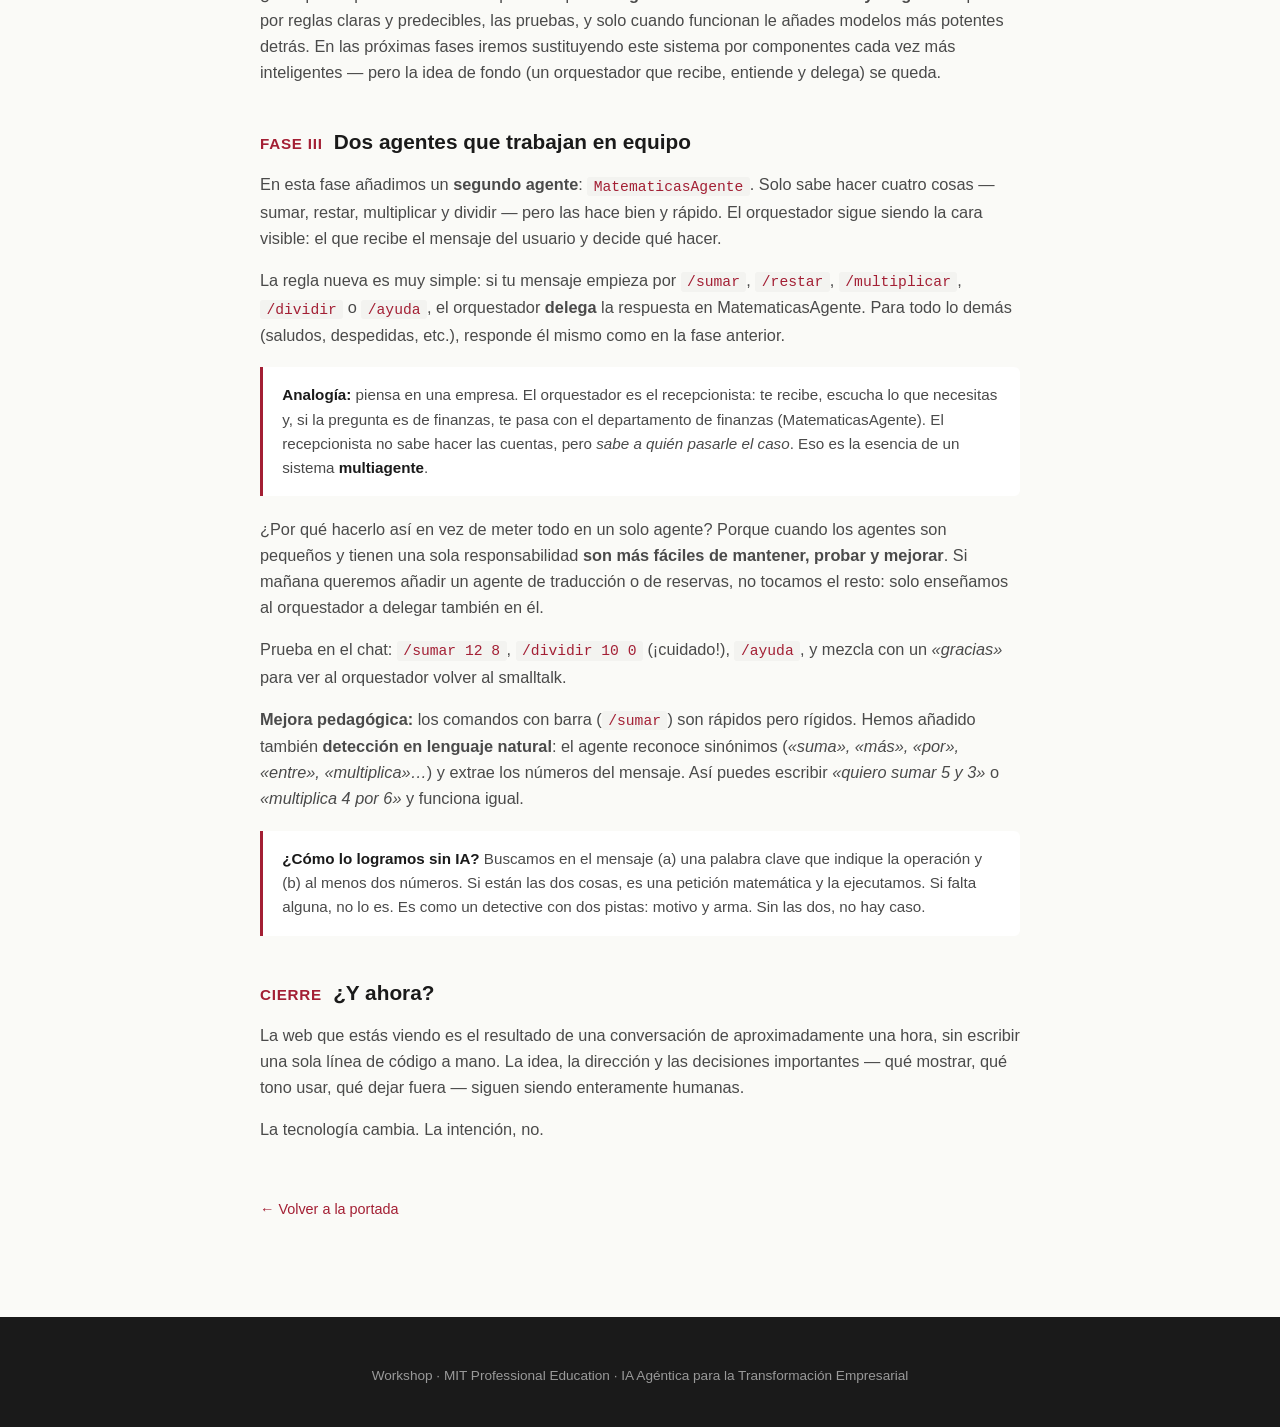
==== commit a88a9ea7: "Fase III: detección de intención matemática en lenguaje natural - agente-matematicas.js: nuevos sinó" ====
--- a/explicacion.html
+++ b/explicacion.html
@@ -200,6 +200,20 @@
           y mezcla con un <em>«gracias»</em> para ver al orquestador volver al smalltalk.
         </p>
 
+        <p>
+          <strong>Mejora pedagógica:</strong> los comandos con barra (<code>/sumar</code>) son rápidos pero rígidos.
+          Hemos añadido también <strong>detección en lenguaje natural</strong>: el agente reconoce sinónimos
+          (<em>«suma», «más», «por», «entre», «multiplica»&hellip;</em>) y extrae los números del mensaje.
+          Así puedes escribir <em>«quiero sumar 5 y 3»</em> o <em>«multiplica 4 por 6»</em> y funciona igual.
+        </p>
+
+        <div class="analogy">
+          <strong>¿Cómo lo logramos sin IA?</strong> Buscamos en el mensaje (a) una palabra clave que indique
+          la operación y (b) al menos dos números. Si están las dos cosas, es una petición matemática y la
+          ejecutamos. Si falta alguna, no lo es. Es como un detective con dos pistas: motivo y arma. Sin las dos,
+          no hay caso.
+        </div>
+
         <h3><span class="step-num">CIERRE</span> ¿Y ahora?</h3>
         <p>
           La web que estás viendo es el resultado de una conversación de aproximadamente una hora, sin escribir
--- a/css/styles.css
+++ b/css/styles.css
@@ -51,6 +51,37 @@
   margin-bottom: 1rem;
 }
 
+.phase-badge {
+  display: inline-flex;
+  align-items: center;
+  gap: 0.55rem;
+  padding: 0.45rem 0.95rem;
+  border: 1px solid #d8e8d8;
+  background: #f1faf1;
+  color: #1f6b2c;
+  border-radius: 999px;
+  font-size: 0.85rem;
+  margin-bottom: 1.25rem;
+  box-shadow: 0 1px 2px rgba(0, 0, 0, 0.03);
+}
+
+.phase-badge strong { color: #14541f; font-weight: 700; }
+
+.phase-badge-dot {
+  width: 9px;
+  height: 9px;
+  border-radius: 50%;
+  background: #2bb24a;
+  box-shadow: 0 0 0 0 rgba(43, 178, 74, 0.55);
+  animation: phasePulse 1.8s ease-out infinite;
+}
+
+@keyframes phasePulse {
+  0%   { box-shadow: 0 0 0 0   rgba(43, 178, 74, 0.55); }
+  70%  { box-shadow: 0 0 0 9px rgba(43, 178, 74, 0); }
+  100% { box-shadow: 0 0 0 0   rgba(43, 178, 74, 0); }
+}
+
 .hero h1 {
   font-size: clamp(1.8rem, 4.5vw, 2.8rem);
   font-weight: 600;
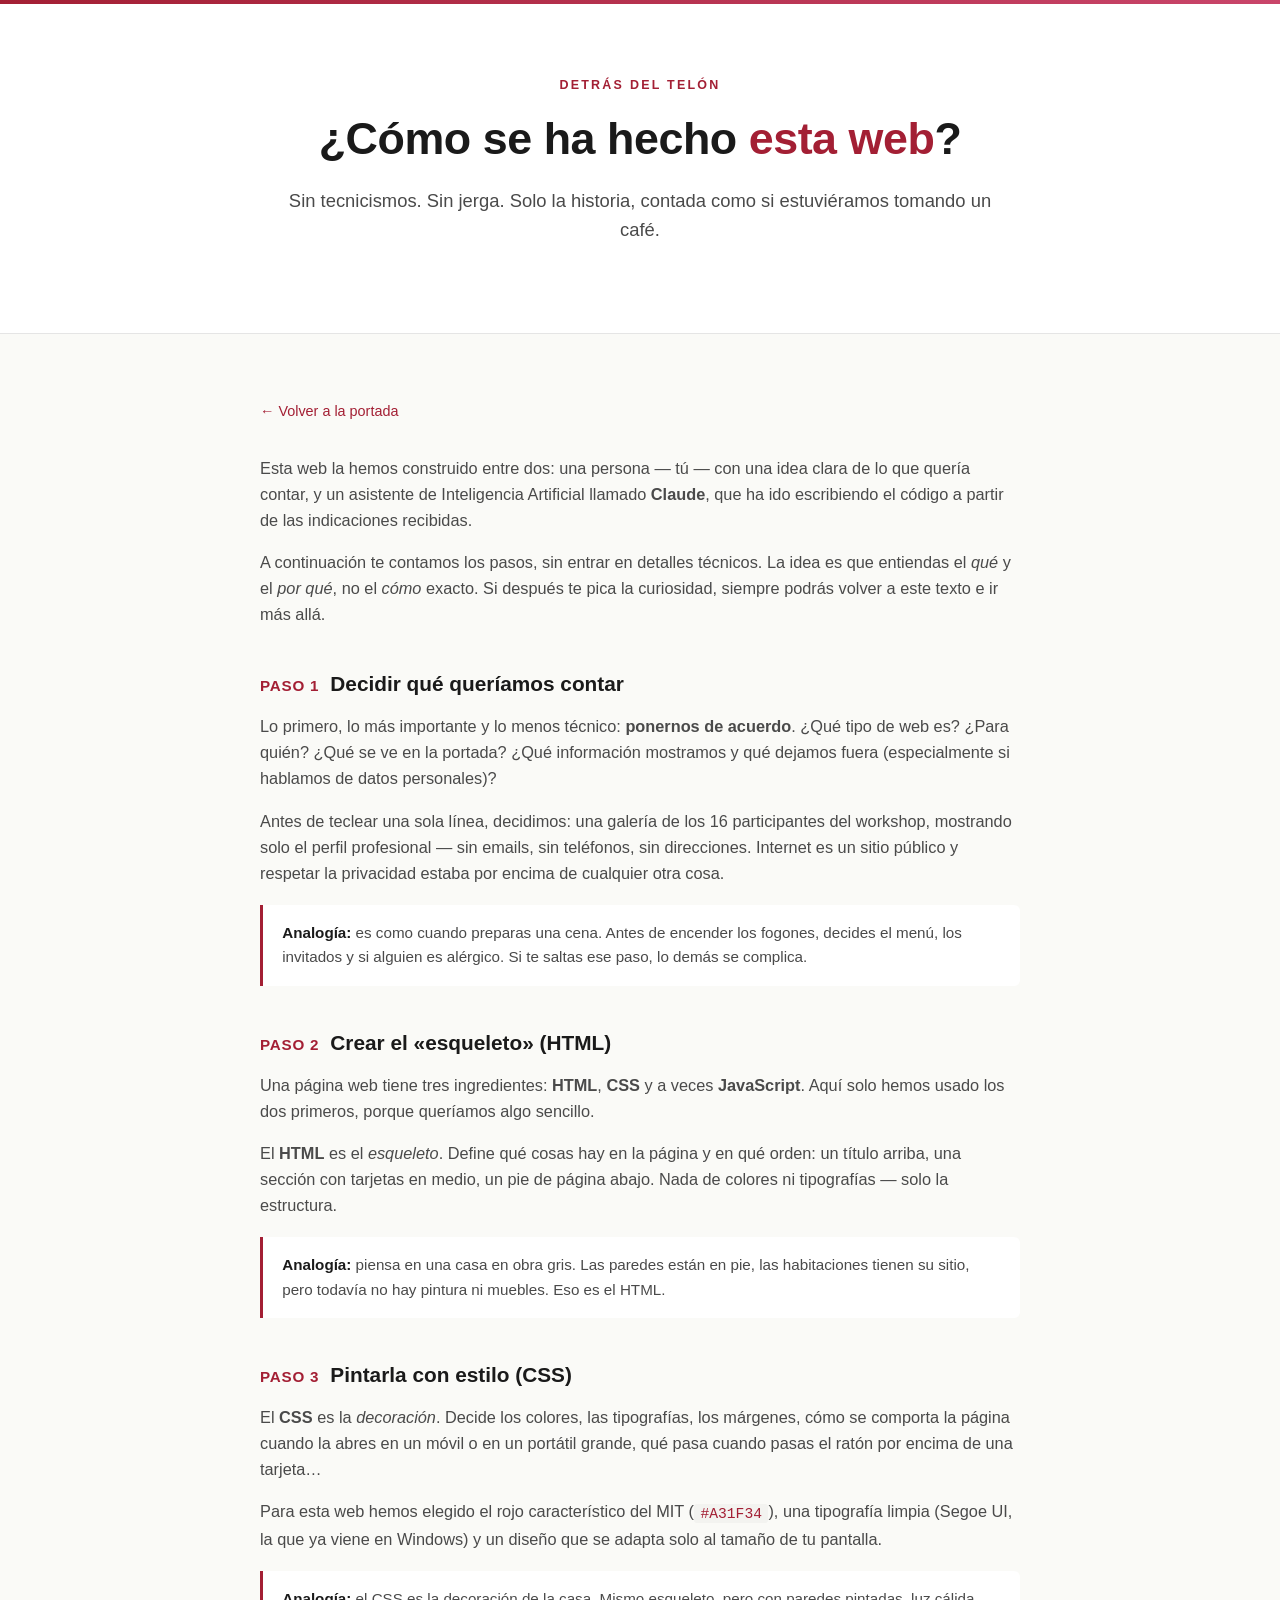
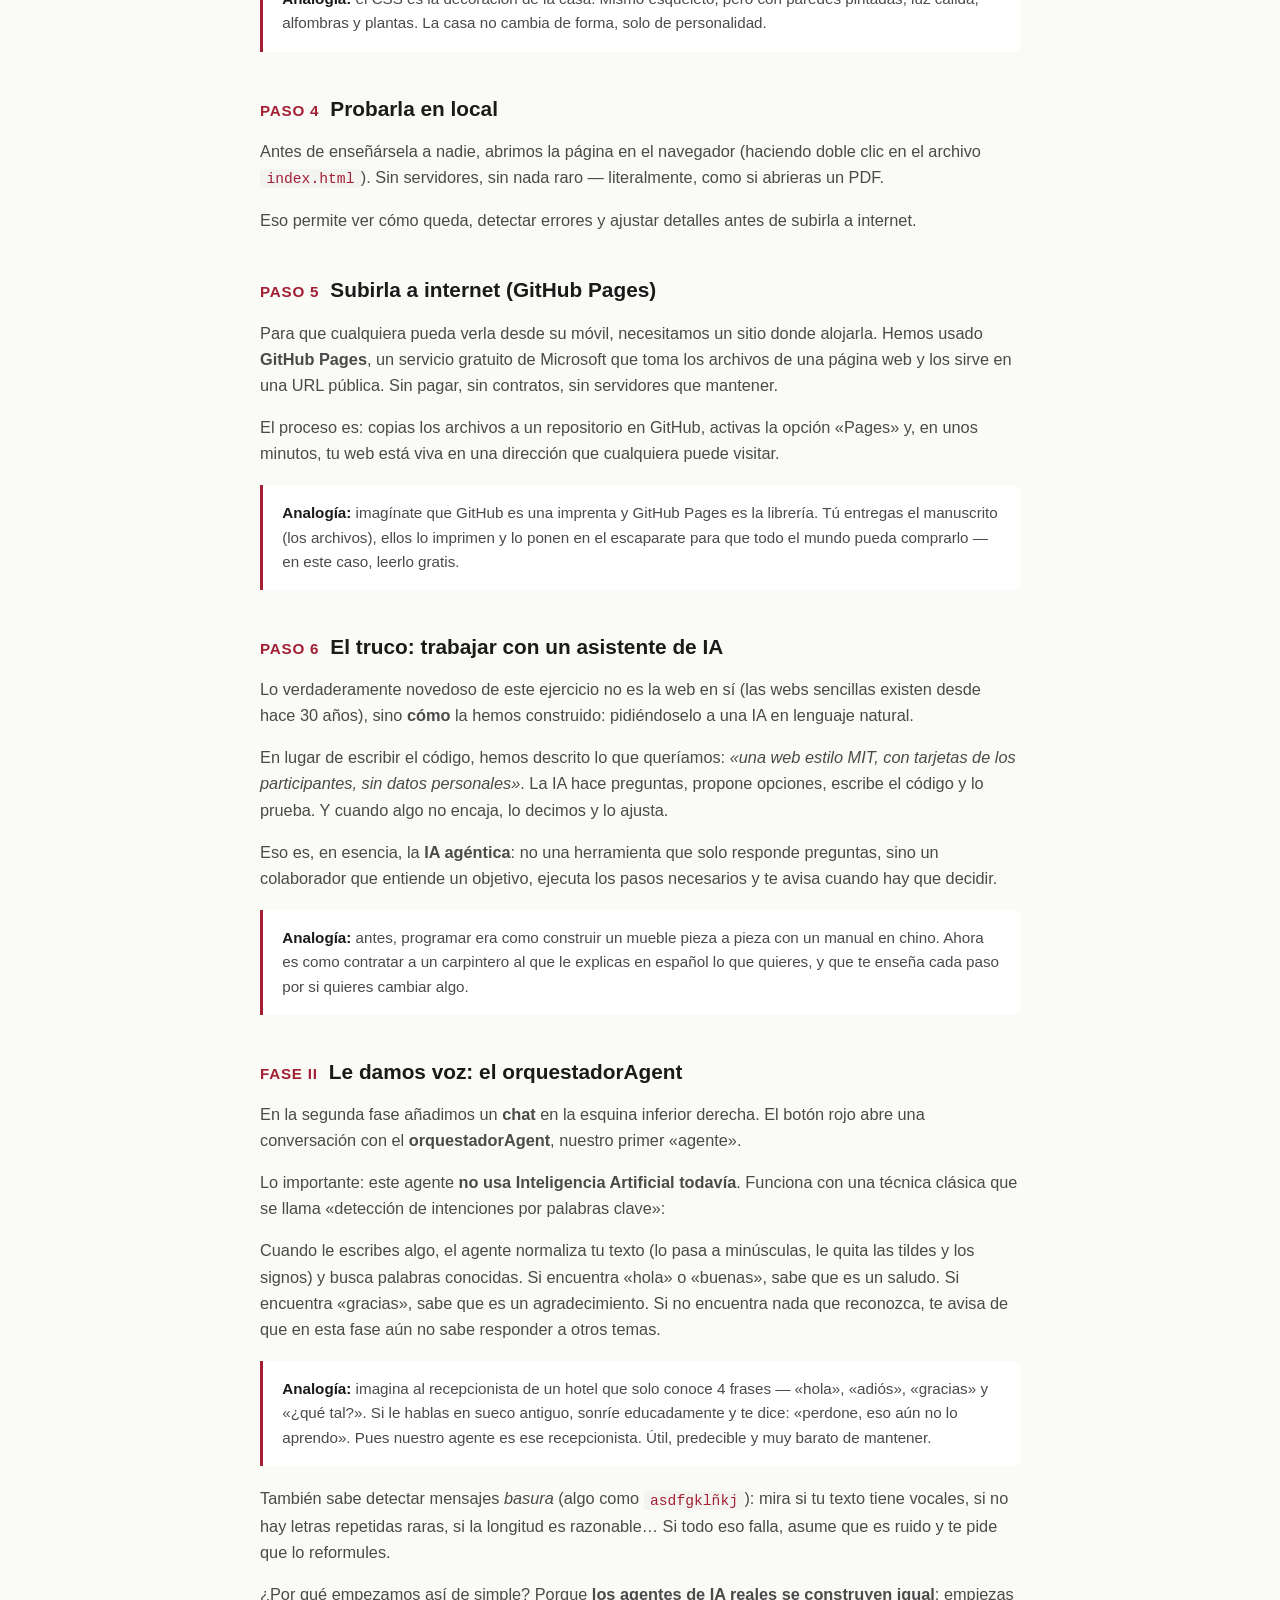
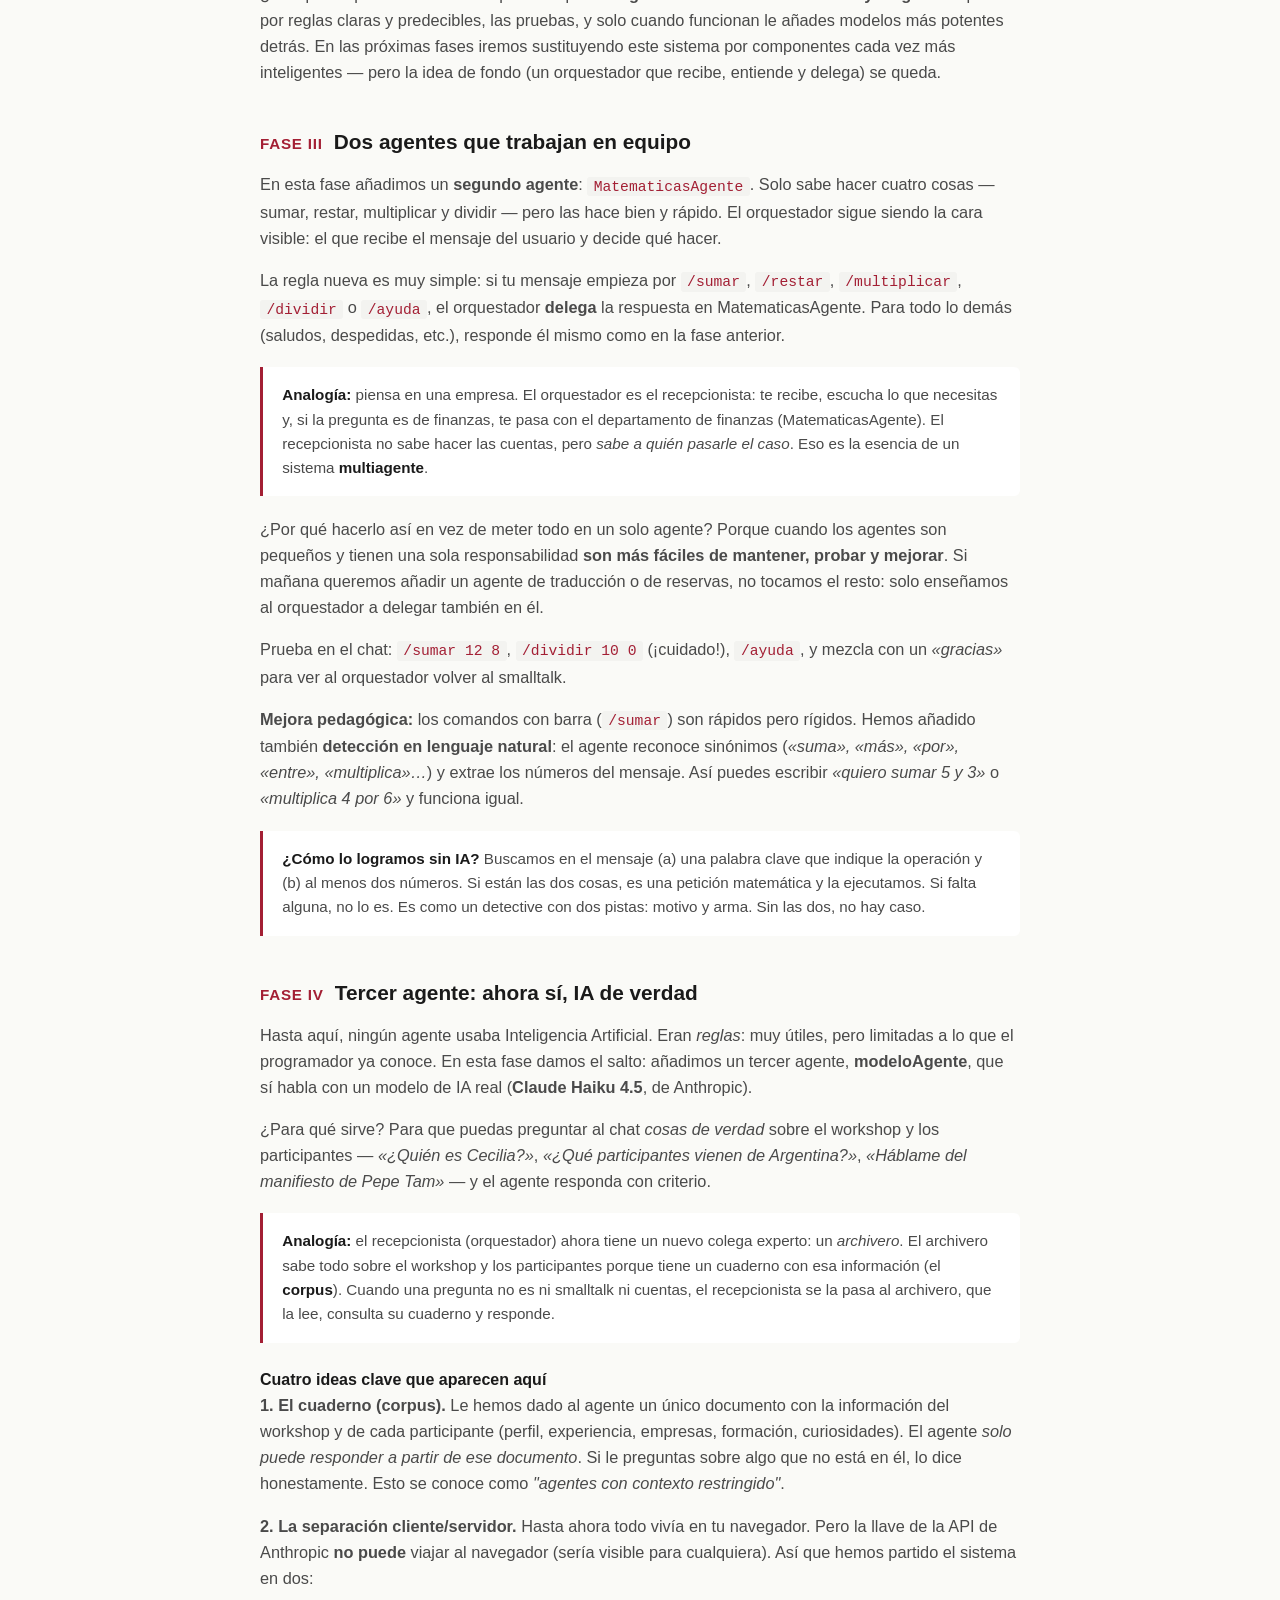
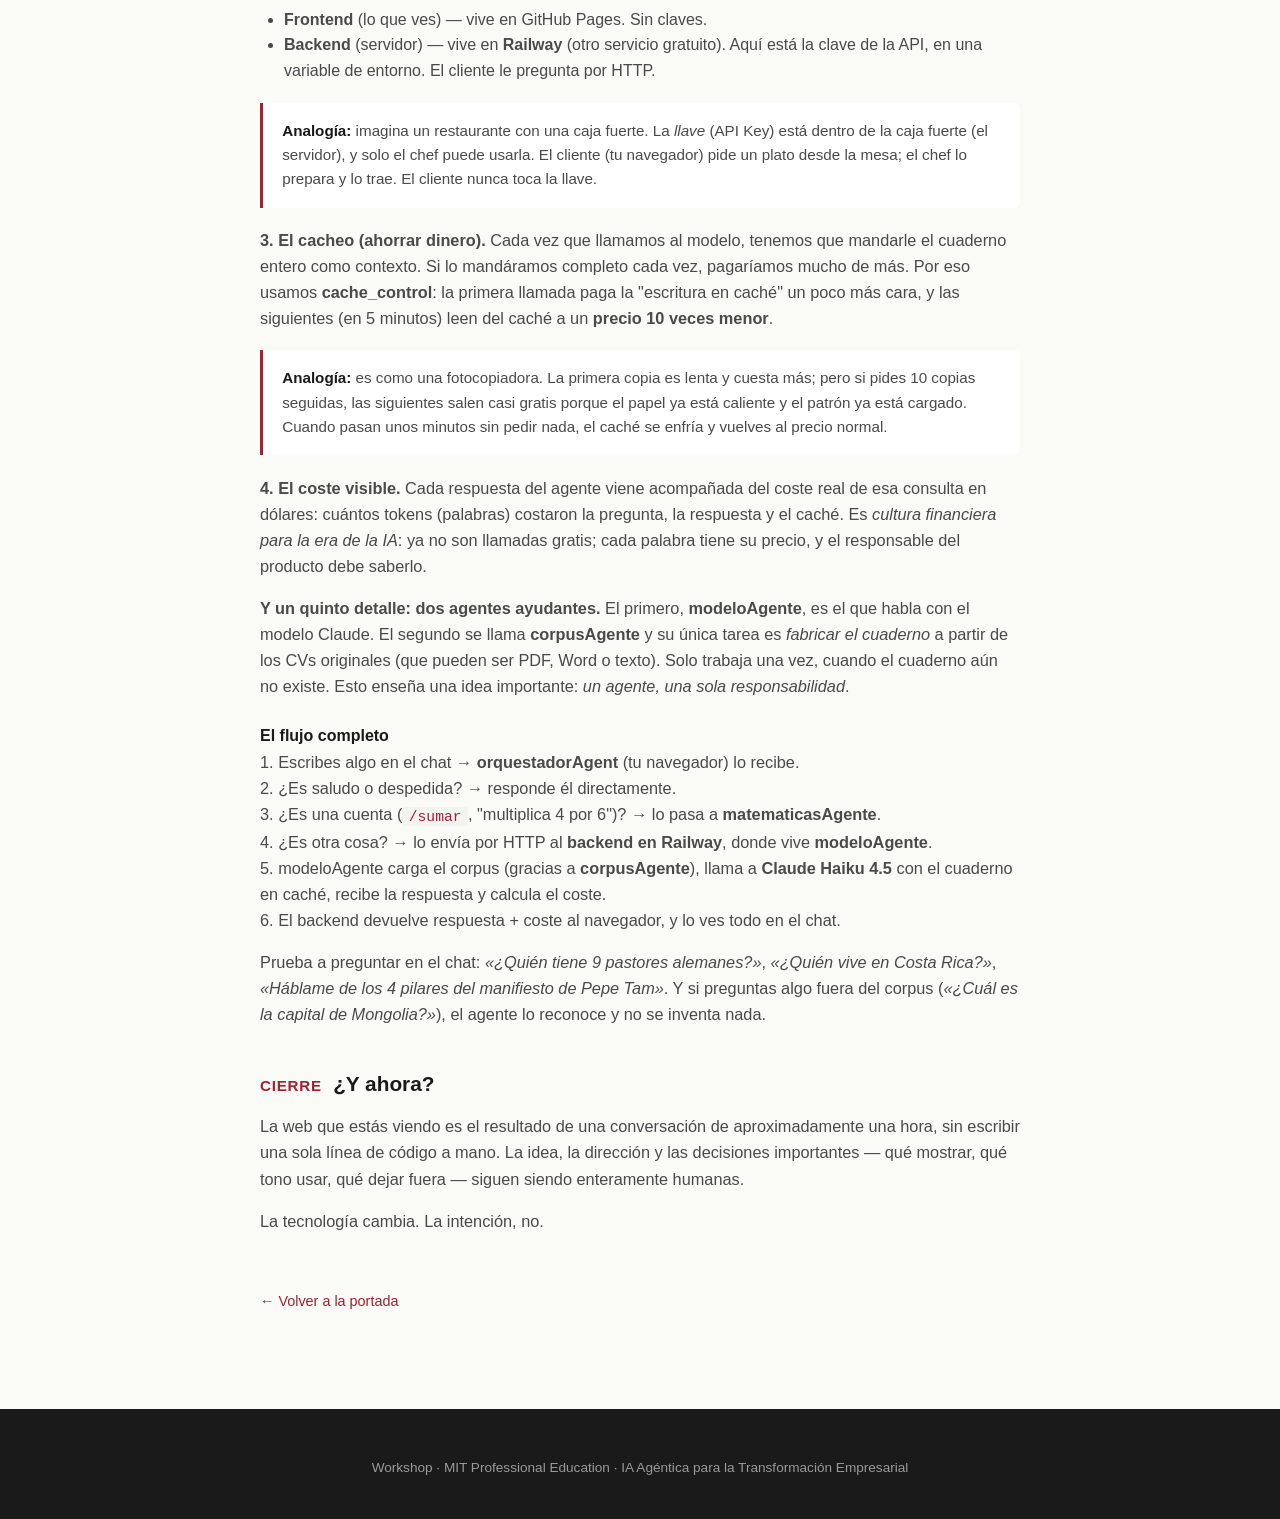
==== commit fd6c120d: "Fase IV: orquestador delega en modeloAgente (backend Railway) - Widget de chat ahora hace fetch al b" ====
--- a/explicacion.html
+++ b/explicacion.html
@@ -214,6 +214,97 @@
           no hay caso.
         </div>
 
+        <h3><span class="step-num">FASE IV</span> Tercer agente: ahora sí, IA de verdad</h3>
+        <p>
+          Hasta aquí, ningún agente usaba Inteligencia Artificial. Eran <em>reglas</em>: muy útiles,
+          pero limitadas a lo que el programador ya conoce. En esta fase damos el salto: añadimos un
+          tercer agente, <strong>modeloAgente</strong>, que sí habla con un modelo de IA real
+          (<strong>Claude Haiku 4.5</strong>, de Anthropic).
+        </p>
+        <p>
+          ¿Para qué sirve? Para que puedas preguntar al chat <em>cosas de verdad</em> sobre el workshop
+          y los participantes — <em>«¿Quién es Cecilia?»</em>, <em>«¿Qué participantes vienen de Argentina?»</em>,
+          <em>«Háblame del manifiesto de Pepe Tam»</em> — y el agente responda con criterio.
+        </p>
+
+        <div class="analogy">
+          <strong>Analogía:</strong> el recepcionista (orquestador) ahora tiene un nuevo colega
+          experto: un <em>archivero</em>. El archivero sabe todo sobre el workshop y los participantes porque
+          tiene un cuaderno con esa información (el <strong>corpus</strong>). Cuando una pregunta no es ni
+          smalltalk ni cuentas, el recepcionista se la pasa al archivero, que la lee, consulta su cuaderno y responde.
+        </div>
+
+        <h4 style="margin-top:1.5rem; color: var(--ink);">Cuatro ideas clave que aparecen aquí</h4>
+
+        <p>
+          <strong>1. El cuaderno (corpus).</strong> Le hemos dado al agente un único documento con la
+          información del workshop y de cada participante (perfil, experiencia, empresas, formación, curiosidades).
+          El agente <em>solo puede responder a partir de ese documento</em>. Si le preguntas sobre algo que no
+          está en él, lo dice honestamente. Esto se conoce como <em>"agentes con contexto restringido"</em>.
+        </p>
+
+        <p>
+          <strong>2. La separación cliente/servidor.</strong> Hasta ahora todo vivía en tu navegador.
+          Pero la llave de la API de Anthropic <strong>no puede</strong> viajar al navegador (sería visible para cualquiera).
+          Así que hemos partido el sistema en dos:
+        </p>
+        <ul style="margin-left:1.5rem; color: var(--ink-soft);">
+          <li><strong>Frontend</strong> (lo que ves) — vive en GitHub Pages. Sin claves.</li>
+          <li><strong>Backend</strong> (servidor) — vive en <strong>Railway</strong> (otro servicio gratuito).
+              Aquí está la clave de la API, en una variable de entorno. El cliente le pregunta por HTTP.</li>
+        </ul>
+
+        <div class="analogy">
+          <strong>Analogía:</strong> imagina un restaurante con una caja fuerte. La <em>llave</em> (API Key) está
+          dentro de la caja fuerte (el servidor), y solo el chef puede usarla. El cliente (tu navegador) pide
+          un plato desde la mesa; el chef lo prepara y lo trae. El cliente nunca toca la llave.
+        </div>
+
+        <p>
+          <strong>3. El cacheo (ahorrar dinero).</strong> Cada vez que llamamos al modelo, tenemos que mandarle
+          el cuaderno entero como contexto. Si lo mandáramos completo cada vez, pagaríamos mucho de más. Por eso usamos
+          <strong>cache_control</strong>: la primera llamada paga la "escritura en caché" un poco más cara,
+          y las siguientes (en 5 minutos) leen del caché a un <strong>precio 10 veces menor</strong>.
+        </p>
+
+        <div class="analogy">
+          <strong>Analogía:</strong> es como una fotocopiadora. La primera copia es lenta y cuesta más;
+          pero si pides 10 copias seguidas, las siguientes salen casi gratis porque el papel ya está caliente
+          y el patrón ya está cargado. Cuando pasan unos minutos sin pedir nada, el caché se enfría y vuelves al precio normal.
+        </div>
+
+        <p>
+          <strong>4. El coste visible.</strong> Cada respuesta del agente viene acompañada del coste real
+          de esa consulta en dólares: cuántos tokens (palabras) costaron la pregunta, la respuesta y el caché.
+          Es <em>cultura financiera para la era de la IA</em>: ya no son llamadas gratis; cada palabra tiene su precio,
+          y el responsable del producto debe saberlo.
+        </p>
+
+        <p>
+          <strong>Y un quinto detalle: dos agentes ayudantes.</strong>
+          El primero, <strong>modeloAgente</strong>, es el que habla con el modelo Claude.
+          El segundo se llama <strong>corpusAgente</strong> y su única tarea es <em>fabricar el cuaderno</em>
+          a partir de los CVs originales (que pueden ser PDF, Word o texto). Solo trabaja una vez, cuando el cuaderno
+          aún no existe. Esto enseña una idea importante: <em>un agente, una sola responsabilidad</em>.
+        </p>
+
+        <h4 style="margin-top:1.5rem; color: var(--ink);">El flujo completo</h4>
+        <p style="color: var(--ink-soft);">
+          1. Escribes algo en el chat → <strong>orquestadorAgent</strong> (tu navegador) lo recibe.<br>
+          2. ¿Es saludo o despedida? &rarr; responde él directamente.<br>
+          3. ¿Es una cuenta (<code>/sumar</code>, "multiplica 4 por 6")? &rarr; lo pasa a <strong>matematicasAgente</strong>.<br>
+          4. ¿Es otra cosa? &rarr; lo envía por HTTP al <strong>backend en Railway</strong>, donde vive <strong>modeloAgente</strong>.<br>
+          5. modeloAgente carga el corpus (gracias a <strong>corpusAgente</strong>), llama a <strong>Claude Haiku 4.5</strong>
+          con el cuaderno en caché, recibe la respuesta y calcula el coste.<br>
+          6. El backend devuelve respuesta + coste al navegador, y lo ves todo en el chat.
+        </p>
+
+        <p>
+          Prueba a preguntar en el chat: <em>«¿Quién tiene 9 pastores alemanes?»</em>, <em>«¿Quién vive en Costa Rica?»</em>,
+          <em>«Háblame de los 4 pilares del manifiesto de Pepe Tam»</em>. Y si preguntas algo fuera del corpus
+          (<em>«¿Cuál es la capital de Mongolia?»</em>), el agente lo reconoce y no se inventa nada.
+        </p>
+
         <h3><span class="step-num">CIERRE</span> ¿Y ahora?</h3>
         <p>
           La web que estás viendo es el resultado de una conversación de aproximadamente una hora, sin escribir
--- a/css/styles.css
+++ b/css/styles.css
@@ -67,6 +67,18 @@
 
 .phase-badge strong { color: #14541f; font-weight: 700; }
 
+.phase-version {
+  display: inline-block;
+  background: #14541f;
+  color: #fff;
+  font-weight: 700;
+  font-size: 0.72rem;
+  letter-spacing: 0.04em;
+  padding: 0.1rem 0.45rem;
+  border-radius: 4px;
+  margin: 0 0.1rem;
+}
+
 .phase-badge-dot {
   width: 9px;
   height: 9px;
@@ -487,6 +499,32 @@
   border-bottom-right-radius: 4px;
 }
 
+.chat-bubble-typing {
+  display: inline-flex;
+  gap: 4px;
+  padding: 0.85rem 1rem;
+}
+.chat-bubble-typing span {
+  width: 6px; height: 6px; border-radius: 50%;
+  background: #aaa;
+  animation: typingDot 1.2s infinite ease-in-out;
+}
+.chat-bubble-typing span:nth-child(2) { animation-delay: 0.15s; }
+.chat-bubble-typing span:nth-child(3) { animation-delay: 0.3s; }
+@keyframes typingDot {
+  0%, 60%, 100% { transform: translateY(0); opacity: 0.4; }
+  30%           { transform: translateY(-4px); opacity: 1; }
+}
+
+.chat-coste {
+  margin-top: 0.5rem;
+  padding-top: 0.4rem;
+  border-top: 1px dashed var(--line);
+  font-size: 0.74rem;
+  color: var(--ink-muted);
+  font-family: 'Consolas', 'Courier New', monospace;
+}
+
 .chat-form {
   display: flex;
   gap: 0.5rem;
